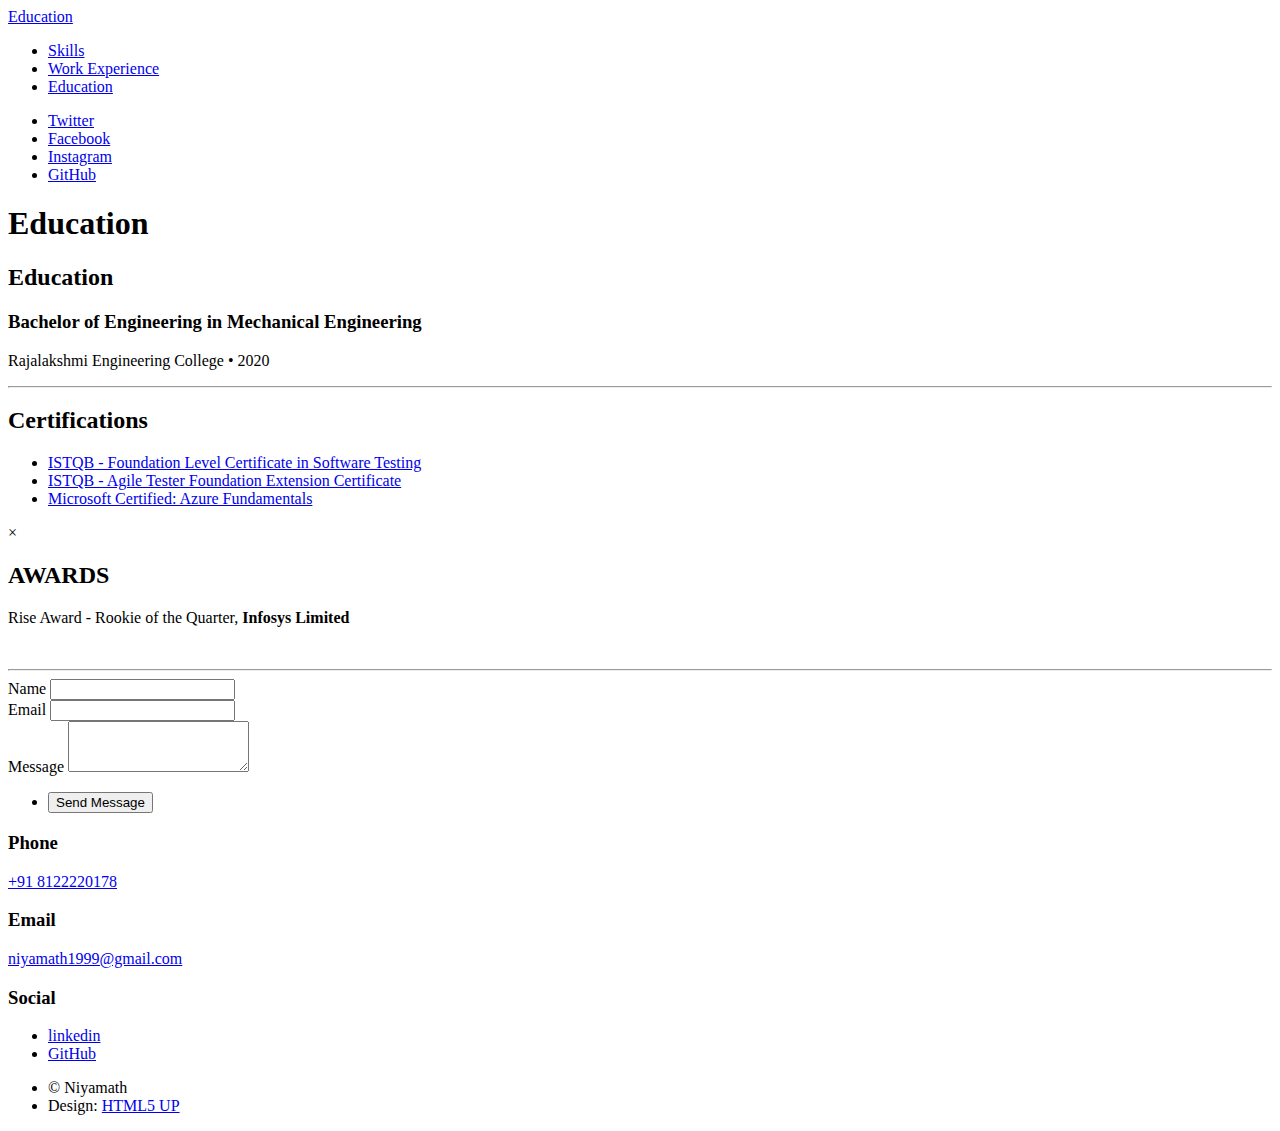
==== elements.html @ 997714ae "Add files via upload" ====
<!DOCTYPE HTML>
<!--
	Massively by HTML5 UP
	html5up.net | @ajlkn
	Free for personal and commercial use under the CCA 3.0 license (html5up.net/license)
-->
<html>
	<head>
		<title>Education</title>
		<meta charset="utf-8" />
		<meta name="viewport" content="width=device-width, initial-scale=1, user-scalable=no" />
		<link rel="stylesheet" href="assets/css/main.css" />
		<noscript><link rel="stylesheet" href="assets/css/noscript.css" /></noscript>
	</head>
	<body class="is-preload">

		<!-- Wrapper -->
			<div id="wrapper">

				<!-- Header -->
					<header id="header">
						<a href="index.html" class="logo">Education</a>
					</header>

				<!-- Nav -->
					<nav id="nav">
						<ul class="links">
							<li><a href="index.html">Skills</a></li>
							<li><a href="generic.html">Work Experience</a></li>
							<li class="active"><a href="elements.html">Education</a></li>
						</ul>
						<ul class="icons">
							<li><a href="#" class="icon brands fa-twitter"><span class="label">Twitter</span></a></li>
							<li><a href="#" class="icon brands fa-facebook-f"><span class="label">Facebook</span></a></li>
							<li><a href="#" class="icon brands fa-instagram"><span class="label">Instagram</span></a></li>
							<li><a href="#" class="icon brands fa-github"><span class="label">GitHub</span></a></li>
						</ul>
					</nav>

				<!-- Main -->
					<div id="main">

						<!-- Post -->
							<section class="post">
								<header class="major">
									<h1>Education</h1>
								</header>

								<!-- Text stuff -->
									<h2>Education</h2>
									<!-- <p>This is <b>bold</b> and this is <strong>strong</strong>. This is <i>italic</i> and this is <em>emphasized</em>.
									This is <sup>superscript</sup> text and this is <sub>subscript</sub> text.
									This is <u>underlined</u> and this is code: <code>for (;;) { ... }</code>.
									Finally, this is a <a href="#">link</a>.</p> -->
									<p><h3>Bachelor of Engineering in Mechanical Engineering</h3>
										Rajalakshmi Engineering College • 2020</p>
									<hr />
									
									
									<header>
										<html lang="en">
											<head>
												<meta charset="UTF-8">
												<meta name="viewport" content="width=device-width, initial-scale=1.0">
												<title>Certifications</title>
												<link rel="stylesheet" href="styles.css">
											</head>
											<body>										
										<section>
											<h2>Certifications</h2>
											<ul>
												<li><a href="#" class="cert-link" data-image="images/Istqb - Foundation.png">ISTQB - Foundation Level Certificate in Software Testing</a></li>
												<li><a href="#" class="cert-link" data-image="images/Istqb - Agile.png">ISTQB - Agile Tester Foundation Extension Certificate</a></li>
												<li><a href="#" class="cert-link" data-image="images/Microsoft Azure.png">Microsoft Certified: Azure Fundamentals</a></li>
											</ul>
										</section>

										<div id="cert-modal" class="modal">
											<span class="close">&times;</span>
											<img class="modal-content" id="cert-image">
											<div id="caption"></div>
										</div>
									
										<script src="script.js"></script>
									
									</header>
									<header>
										<h2>AWARDS</h2>
										<p>Rise Award - Rookie of the Quarter, <b>Infosys Limited</b></p>
									</header>
									<div class="image main"><img src="images/RiseAward.jpeg" alt="" /></div>
									<hr />
								</section>
									

								

				<!-- Footer -->
				<footer id="footer">
					<section>
						<form method="post" action="https://formspree.io/f/xnnadpwe">
							<div class="fields">
								<div class="field">
									<label for="name">Name</label>
									<input type="text" name="name" id="name" required />
								</div>
								<div class="field">
									<label for="email">Email</label>
									<input type="email" name="email" id="email" required />
								</div>
								<div class="field">
									<label for="message">Message</label>
									<textarea name="message" id="message" rows="3" required></textarea>
								</div>
							</div>
							<ul class="actions">
								<li><input type="submit" value="Send Message" /></li>
							</ul>
						</form>
						
					</section>
					<section class="split contact">
						
						<section>
							<h3>Phone</h3>
							<p><a href="tel:+918122220178" class="phone-number">+91 8122220178</a></p>
						</section>
						<section>
							<h3>Email</h3>
							<p><a href="mailto:niyamath1999@gmail.com" class="email-link">niyamath1999@gmail.com</a></p>
						</section>
						<section>
							<h3>Social</h3>
							<ul class="icons alt">
								<li><a href="https://www.linkedin.com/in/mohammedniyamath/" class="icon brands alt fab fa-linkedin"><span class="label">linkedin</span></a></li>
								<li><a href="https://github.com/Niyamath07" class="icon brands alt fa-github"><span class="label">GitHub</span></a></li>
							</ul>
						</section>
					</section>
				</footer>

			<!-- Copyright -->
				<div id="copyright">
					<ul><li>&copy; Niyamath</li><li>Design: <a href="https://html5up.net">HTML5 UP</a></li></ul>
				</div>

		</div>

	<!-- Scripts -->
		<script src="assets/js/jquery.min.js"></script>
		<script src="assets/js/jquery.scrollex.min.js"></script>
		<script src="assets/js/jquery.scrolly.min.js"></script>
		<script src="assets/js/browser.min.js"></script>
		<script src="assets/js/breakpoints.min.js"></script>
		<script src="assets/js/util.js"></script>
		<script src="assets/js/main.js"></script>

</body>
</html>
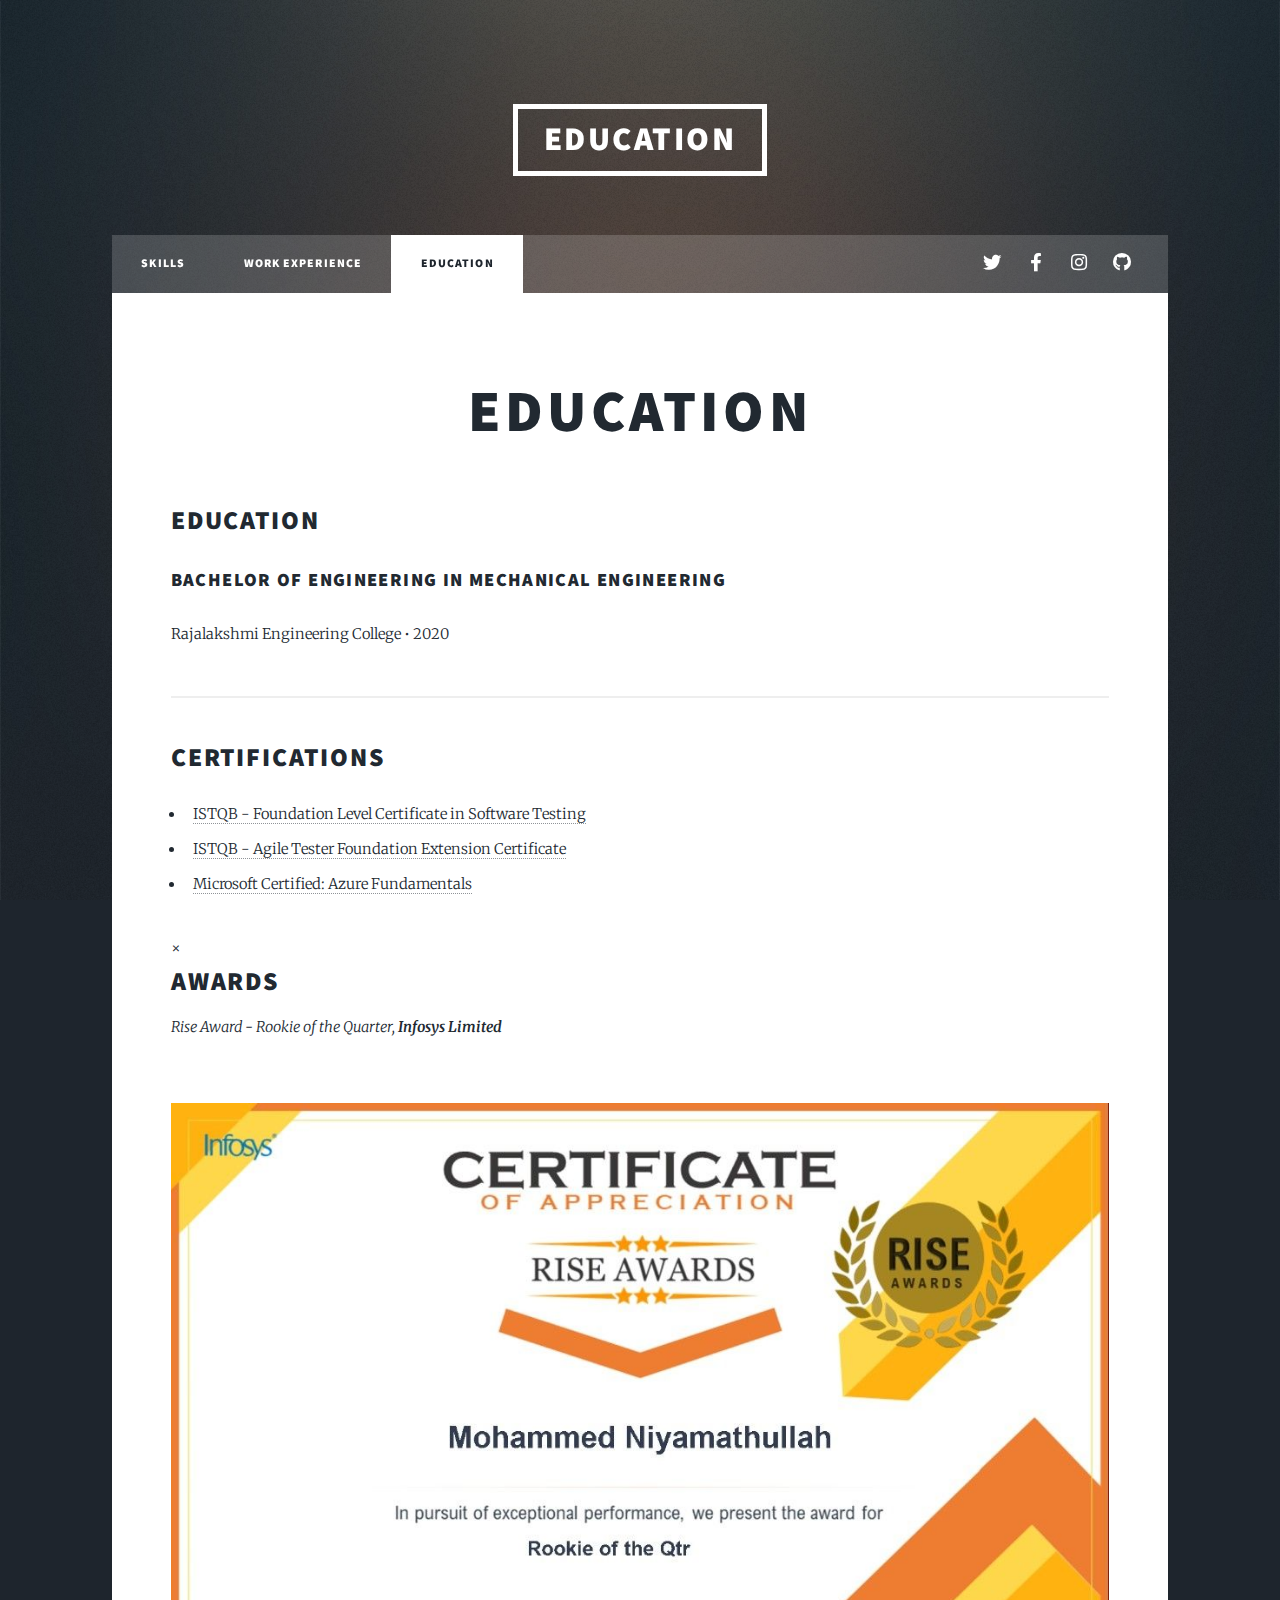
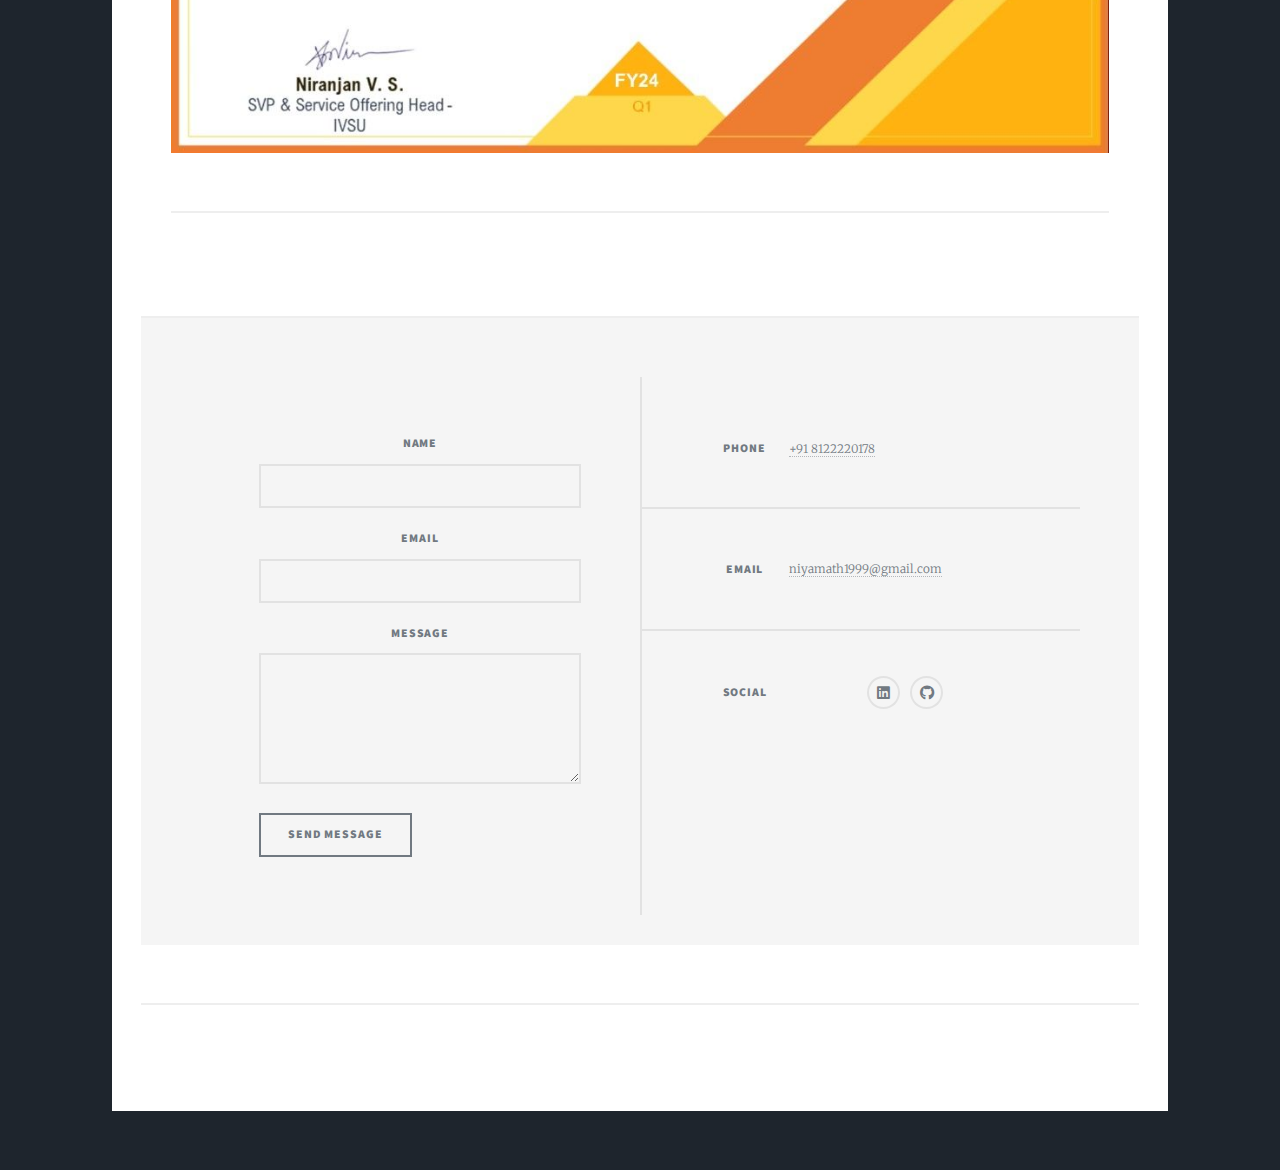
==== commit fd2af150: "Initial commit" ====
--- a/elements.html
+++ b/elements.html
@@ -1,159 +1,159 @@
-<!DOCTYPE HTML>
-<!--
-	Massively by HTML5 UP
-	html5up.net | @ajlkn
-	Free for personal and commercial use under the CCA 3.0 license (html5up.net/license)
--->
-<html>
-	<head>
-		<title>Education</title>
-		<meta charset="utf-8" />
-		<meta name="viewport" content="width=device-width, initial-scale=1, user-scalable=no" />
-		<link rel="stylesheet" href="assets/css/main.css" />
-		<noscript><link rel="stylesheet" href="assets/css/noscript.css" /></noscript>
-	</head>
-	<body class="is-preload">
-
-		<!-- Wrapper -->
-			<div id="wrapper">
-
-				<!-- Header -->
-					<header id="header">
-						<a href="index.html" class="logo">Education</a>
-					</header>
-
-				<!-- Nav -->
-					<nav id="nav">
-						<ul class="links">
-							<li><a href="index.html">Skills</a></li>
-							<li><a href="generic.html">Work Experience</a></li>
-							<li class="active"><a href="elements.html">Education</a></li>
-						</ul>
-						<ul class="icons">
-							<li><a href="#" class="icon brands fa-twitter"><span class="label">Twitter</span></a></li>
-							<li><a href="#" class="icon brands fa-facebook-f"><span class="label">Facebook</span></a></li>
-							<li><a href="#" class="icon brands fa-instagram"><span class="label">Instagram</span></a></li>
-							<li><a href="#" class="icon brands fa-github"><span class="label">GitHub</span></a></li>
-						</ul>
-					</nav>
-
-				<!-- Main -->
-					<div id="main">
-
-						<!-- Post -->
-							<section class="post">
-								<header class="major">
-									<h1>Education</h1>
-								</header>
-
-								<!-- Text stuff -->
-									<h2>Education</h2>
-									<!-- <p>This is <b>bold</b> and this is <strong>strong</strong>. This is <i>italic</i> and this is <em>emphasized</em>.
-									This is <sup>superscript</sup> text and this is <sub>subscript</sub> text.
-									This is <u>underlined</u> and this is code: <code>for (;;) { ... }</code>.
-									Finally, this is a <a href="#">link</a>.</p> -->
-									<p><h3>Bachelor of Engineering in Mechanical Engineering</h3>
-										Rajalakshmi Engineering College • 2020</p>
-									<hr />
-									
-									
-									<header>
-										<html lang="en">
-											<head>
-												<meta charset="UTF-8">
-												<meta name="viewport" content="width=device-width, initial-scale=1.0">
-												<title>Certifications</title>
-												<link rel="stylesheet" href="styles.css">
-											</head>
-											<body>										
-										<section>
-											<h2>Certifications</h2>
-											<ul>
-												<li><a href="#" class="cert-link" data-image="images/Istqb - Foundation.png">ISTQB - Foundation Level Certificate in Software Testing</a></li>
-												<li><a href="#" class="cert-link" data-image="images/Istqb - Agile.png">ISTQB - Agile Tester Foundation Extension Certificate</a></li>
-												<li><a href="#" class="cert-link" data-image="images/Microsoft Azure.png">Microsoft Certified: Azure Fundamentals</a></li>
-											</ul>
-										</section>
-
-										<div id="cert-modal" class="modal">
-											<span class="close">&times;</span>
-											<img class="modal-content" id="cert-image">
-											<div id="caption"></div>
-										</div>
-									
-										<script src="script.js"></script>
-									
-									</header>
-									<header>
-										<h2>AWARDS</h2>
-										<p>Rise Award - Rookie of the Quarter, <b>Infosys Limited</b></p>
-									</header>
-									<div class="image main"><img src="images/RiseAward.jpeg" alt="" /></div>
-									<hr />
-								</section>
-									
-
-								
-
-				<!-- Footer -->
-				<footer id="footer">
-					<section>
-						<form method="post" action="https://formspree.io/f/xnnadpwe">
-							<div class="fields">
-								<div class="field">
-									<label for="name">Name</label>
-									<input type="text" name="name" id="name" required />
-								</div>
-								<div class="field">
-									<label for="email">Email</label>
-									<input type="email" name="email" id="email" required />
-								</div>
-								<div class="field">
-									<label for="message">Message</label>
-									<textarea name="message" id="message" rows="3" required></textarea>
-								</div>
-							</div>
-							<ul class="actions">
-								<li><input type="submit" value="Send Message" /></li>
-							</ul>
-						</form>
-						
-					</section>
-					<section class="split contact">
-						
-						<section>
-							<h3>Phone</h3>
-							<p><a href="tel:+918122220178" class="phone-number">+91 8122220178</a></p>
-						</section>
-						<section>
-							<h3>Email</h3>
-							<p><a href="mailto:niyamath1999@gmail.com" class="email-link">niyamath1999@gmail.com</a></p>
-						</section>
-						<section>
-							<h3>Social</h3>
-							<ul class="icons alt">
-								<li><a href="https://www.linkedin.com/in/mohammedniyamath/" class="icon brands alt fab fa-linkedin"><span class="label">linkedin</span></a></li>
-								<li><a href="https://github.com/Niyamath07" class="icon brands alt fa-github"><span class="label">GitHub</span></a></li>
-							</ul>
-						</section>
-					</section>
-				</footer>
-
-			<!-- Copyright -->
-				<div id="copyright">
-					<ul><li>&copy; Niyamath</li><li>Design: <a href="https://html5up.net">HTML5 UP</a></li></ul>
-				</div>
-
-		</div>
-
-	<!-- Scripts -->
-		<script src="assets/js/jquery.min.js"></script>
-		<script src="assets/js/jquery.scrollex.min.js"></script>
-		<script src="assets/js/jquery.scrolly.min.js"></script>
-		<script src="assets/js/browser.min.js"></script>
-		<script src="assets/js/breakpoints.min.js"></script>
-		<script src="assets/js/util.js"></script>
-		<script src="assets/js/main.js"></script>
-
-</body>
+<!DOCTYPE HTML>
+<!--
+	Massively by HTML5 UP
+	html5up.net | @ajlkn
+	Free for personal and commercial use under the CCA 3.0 license (html5up.net/license)
+-->
+<html>
+	<head>
+		<title>Education</title>
+		<meta charset="utf-8" />
+		<meta name="viewport" content="width=device-width, initial-scale=1, user-scalable=no" />
+		<link rel="stylesheet" href="assets/css/main.css" />
+		<noscript><link rel="stylesheet" href="assets/css/noscript.css" /></noscript>
+	</head>
+	<body class="is-preload">
+
+		<!-- Wrapper -->
+			<div id="wrapper">
+
+				<!-- Header -->
+					<header id="header">
+						<a href="index.html" class="logo">Education</a>
+					</header>
+
+				<!-- Nav -->
+					<nav id="nav">
+						<ul class="links">
+							<li><a href="index.html">Skills</a></li>
+							<li><a href="generic.html">Work Experience</a></li>
+							<li class="active"><a href="elements.html">Education</a></li>
+						</ul>
+						<ul class="icons">
+							<li><a href="#" class="icon brands fa-twitter"><span class="label">Twitter</span></a></li>
+							<li><a href="#" class="icon brands fa-facebook-f"><span class="label">Facebook</span></a></li>
+							<li><a href="#" class="icon brands fa-instagram"><span class="label">Instagram</span></a></li>
+							<li><a href="#" class="icon brands fa-github"><span class="label">GitHub</span></a></li>
+						</ul>
+					</nav>
+
+				<!-- Main -->
+					<div id="main">
+
+						<!-- Post -->
+							<section class="post">
+								<header class="major">
+									<h1>Education</h1>
+								</header>
+
+								<!-- Text stuff -->
+									<h2>Education</h2>
+									<!-- <p>This is <b>bold</b> and this is <strong>strong</strong>. This is <i>italic</i> and this is <em>emphasized</em>.
+									This is <sup>superscript</sup> text and this is <sub>subscript</sub> text.
+									This is <u>underlined</u> and this is code: <code>for (;;) { ... }</code>.
+									Finally, this is a <a href="#">link</a>.</p> -->
+									<p><h3>Bachelor of Engineering in Mechanical Engineering</h3>
+										Rajalakshmi Engineering College • 2020</p>
+									<hr />
+									
+									
+									<header>
+										<html lang="en">
+											<head>
+												<meta charset="UTF-8">
+												<meta name="viewport" content="width=device-width, initial-scale=1.0">
+												<title>Certifications</title>
+												<link rel="stylesheet" href="styles.css">
+											</head>
+											<body>										
+										<section>
+											<h2>Certifications</h2>
+											<ul>
+												<li><a href="#" class="cert-link" data-image="images/Istqb - Foundation.png">ISTQB - Foundation Level Certificate in Software Testing</a></li>
+												<li><a href="#" class="cert-link" data-image="images/Istqb - Agile.png">ISTQB - Agile Tester Foundation Extension Certificate</a></li>
+												<li><a href="#" class="cert-link" data-image="images/Microsoft Azure.png">Microsoft Certified: Azure Fundamentals</a></li>
+											</ul>
+										</section>
+
+										<div id="cert-modal" class="modal">
+											<span class="close">&times;</span>
+											<img class="modal-content" id="cert-image">
+											<div id="caption"></div>
+										</div>
+									
+										<script src="script.js"></script>
+									
+									</header>
+									<header>
+										<h2>AWARDS</h2>
+										<p>Rise Award - Rookie of the Quarter, <b>Infosys Limited</b></p>
+									</header>
+									<div class="image main"><img src="images/RiseAward.jpeg" alt="" /></div>
+									<hr />
+								</section>
+									
+
+								
+
+				<!-- Footer -->
+				<footer id="footer">
+					<section>
+						<form method="post" action="https://formspree.io/f/xnnadpwe">
+							<div class="fields">
+								<div class="field">
+									<label for="name">Name</label>
+									<input type="text" name="name" id="name" required />
+								</div>
+								<div class="field">
+									<label for="email">Email</label>
+									<input type="email" name="email" id="email" required />
+								</div>
+								<div class="field">
+									<label for="message">Message</label>
+									<textarea name="message" id="message" rows="3" required></textarea>
+								</div>
+							</div>
+							<ul class="actions">
+								<li><input type="submit" value="Send Message" /></li>
+							</ul>
+						</form>
+						
+					</section>
+					<section class="split contact">
+						
+						<section>
+							<h3>Phone</h3>
+							<p><a href="tel:+918122220178" class="phone-number">+91 8122220178</a></p>
+						</section>
+						<section>
+							<h3>Email</h3>
+							<p><a href="mailto:niyamath1999@gmail.com" class="email-link">niyamath1999@gmail.com</a></p>
+						</section>
+						<section>
+							<h3>Social</h3>
+							<ul class="icons alt">
+								<li><a href="https://www.linkedin.com/in/mohammedniyamath/" class="icon brands alt fab fa-linkedin"><span class="label">linkedin</span></a></li>
+								<li><a href="https://github.com/Niyamath07" class="icon brands alt fa-github"><span class="label">GitHub</span></a></li>
+							</ul>
+						</section>
+					</section>
+				</footer>
+
+			<!-- Copyright -->
+				<div id="copyright">
+					<ul><li>&copy; Niyamath</li><li>Design: <a href="https://html5up.net">HTML5 UP</a></li></ul>
+				</div>
+
+		</div>
+
+	<!-- Scripts -->
+		<script src="assets/js/jquery.min.js"></script>
+		<script src="assets/js/jquery.scrollex.min.js"></script>
+		<script src="assets/js/jquery.scrolly.min.js"></script>
+		<script src="assets/js/browser.min.js"></script>
+		<script src="assets/js/breakpoints.min.js"></script>
+		<script src="assets/js/util.js"></script>
+		<script src="assets/js/main.js"></script>
+
+</body>
 </html>--- a/assets/css/main.css
+++ b/assets/css/main.css
@@ -0,0 +1,4689 @@
+@import url(fontawesome-all.min.css);
+@import url("https://fonts.googleapis.com/css?family=Merriweather:300,700,300italic,700italic|Source+Sans+Pro:900");
+
+/*
+	Massively by HTML5 UP
+	html5up.net | @ajlkn
+	Free for personal and commercial use under the CCA 3.0 license (html5up.net/license)
+*/
+
+html, body, div, span, applet, object,
+iframe, h1, h2, h3, h4, h5, h6, p, blockquote,
+pre, a, abbr, acronym, address, big, cite,
+code, del, dfn, em, img, ins, kbd, q, s, samp,
+small, strike, strong, sub, sup, tt, var, b,
+u, i, center, dl, dt, dd, ol, ul, li, fieldset,
+form, label, legend, table, caption, tbody,
+tfoot, thead, tr, th, td, article, aside,
+canvas, details, embed, figure, figcaption,
+footer, header, hgroup, menu, nav, output, ruby,
+section, summary, time, mark, audio, video {
+	margin: 0;
+	padding: 0;
+	border: 0;
+	font-size: 100%;
+	font: inherit;
+	vertical-align: baseline;}
+
+article, aside, details, figcaption, figure,
+footer, header, hgroup, menu, nav, section {
+	display: block;}
+
+body {
+	line-height: 1;
+}
+
+ol, ul {
+	list-style: none;
+}
+
+blockquote, q {
+	quotes: none;
+}
+
+	blockquote:before, blockquote:after, q:before, q:after {
+		content: '';
+		content: none;
+	}
+
+table {
+	border-collapse: collapse;
+	border-spacing: 0;
+}
+
+body {
+	-webkit-text-size-adjust: none;
+}
+
+mark {
+	background-color: transparent;
+	color: inherit;
+}
+
+input::-moz-focus-inner {
+	border: 0;
+	padding: 0;
+}
+
+input, select, textarea {
+	-moz-appearance: none;
+	-webkit-appearance: none;
+	-ms-appearance: none;
+	appearance: none;
+}
+
+/* Basic */
+
+	@-ms-viewport {
+		width: device-width;
+	}
+
+	body {
+		-ms-overflow-style: scrollbar;
+	}
+
+	@media screen and (max-width: 480px) {
+
+		html, body {
+			min-width: 320px;
+		}
+
+	}
+
+	html {
+		box-sizing: border-box;
+	}
+
+	*, *:before, *:after {
+		box-sizing: inherit;
+	}
+
+	body {
+		background-color: #1e252d;
+	}
+
+		body.is-preload *, body.is-preload *:before, body.is-preload *:after {
+			-moz-animation: none !important;
+			-webkit-animation: none !important;
+			-ms-animation: none !important;
+			animation: none !important;
+			-moz-transition: none !important;
+			-webkit-transition: none !important;
+			-ms-transition: none !important;
+			transition: none !important;
+		}
+
+/* Type */
+
+	html {
+		font-size: 16pt;
+	}
+
+		@media screen and (max-width: 1680px) {
+
+			html {
+				font-size: 12pt;
+			}
+
+		}
+
+		@media screen and (max-width: 1280px) {
+
+			html {
+				font-size: 11pt;
+			}
+
+		}
+
+		@media screen and (max-width: 360px) {
+
+			html {
+				font-size: 10pt;
+			}
+
+		}
+
+	body {
+		color: #212931;
+	}
+
+	body, input, select, textarea {
+		font-family: "Merriweather", Georgia, serif;
+		font-weight: 300;
+		font-size: 1rem;
+		line-height: 2.375;
+	}
+
+	a {
+		-moz-transition: color 0.2s ease-in-out, background-color 0.2s ease-in-out, border-color 0.2s ease-in-out, box-shadow 0.2s ease-in-out;
+		-webkit-transition: color 0.2s ease-in-out, background-color 0.2s ease-in-out, border-color 0.2s ease-in-out, box-shadow 0.2s ease-in-out;
+		-ms-transition: color 0.2s ease-in-out, background-color 0.2s ease-in-out, border-color 0.2s ease-in-out, box-shadow 0.2s ease-in-out;
+		transition: color 0.2s ease-in-out, background-color 0.2s ease-in-out, border-color 0.2s ease-in-out, box-shadow 0.2s ease-in-out;
+		border-bottom: dotted 1px;
+		text-decoration: none;
+	}
+
+		a:hover {
+			border-bottom-color: transparent;
+		}
+
+	strong, b {
+		font-weight: 600;
+	}
+
+	em, i {
+		font-style: italic;
+	}
+
+	p {
+		text-align: justify;
+		margin: 0 0 2rem 0;
+	}
+
+	h1, h2, h3, h4, h5, h6 {
+		font-family: "Source Sans Pro", Helvetica, sans-serif;
+		font-weight: 900;
+		line-height: 1.5;
+		letter-spacing: 0.075em;
+		text-transform: uppercase;
+		margin: 0 0 1rem 0;
+	}
+
+		h1 a, h2 a, h3 a, h4 a, h5 a, h6 a {
+			border-bottom: 0;
+			color: inherit;
+			text-decoration: none;
+		}
+
+	h1 {
+		font-size: 4rem;
+		line-height: 1.1;
+		margin: 0 0 2rem 0;
+	}
+
+	h2 {
+		font-size: 1.75rem;
+		line-height: 1.3;
+		margin: 0 0 1.5rem 0;
+	}
+
+	h3 {
+		font-size: 1.25rem;
+		margin: 0 0 1.5rem 0;
+	}
+
+	h4 {
+		font-size: 1rem;
+	}
+
+	h5 {
+		font-size: 0.9rem;
+	}
+
+	h6 {
+		font-size: 0.8rem;
+	}
+
+	sub {
+		font-size: 0.8rem;
+		position: relative;
+		top: 0.5rem;
+	}
+
+	sup {
+		font-size: 0.8rem;
+		position: relative;
+		top: -0.5rem;
+	}
+
+	blockquote {
+		border-left: solid 4px;
+		font-style: italic;
+		margin: 0 0 2rem 0;
+		padding: 0.5rem 0 0.5rem 2rem;
+	}
+
+	code {
+		border: solid 2px;
+		font-family: "Courier New", monospace;
+		font-size: 0.9rem;
+		margin: 0 0.25rem;
+		padding: 0.25rem 0.65rem;
+	}
+
+	pre {
+		-webkit-overflow-scrolling: touch;
+		font-family: "Courier New", monospace;
+		font-size: 0.9rem;
+		margin: 0 0 2rem 0;
+	}
+
+		pre code {
+			display: block;
+			line-height: 1.75;
+			padding: 1rem 1.5rem;
+			overflow-x: auto;
+		}
+
+	hr {
+		border: 0;
+		border-bottom: solid 2px;
+		margin: 3rem 0;
+	}
+
+		hr.major {
+			margin: 5rem 0;
+		}
+
+	.align-left {
+		text-align: left;
+	}
+
+	.align-center {
+		text-align: center;
+	}
+
+	.align-right {
+		text-align: right;
+	}
+
+	input, select, textarea {
+		color: #212931;
+	}
+
+	a {
+		color: #212931;
+		border-bottom-color: rgba(33, 41, 49, 0.5);
+	}
+
+		a:hover {
+			border-bottom-color: transparent;
+			color: #18bfef !important;
+		}
+
+	strong, b {
+		color: #212931;
+	}
+
+	h1, h2, h3, h4, h5, h6 {
+		color: #212931;
+	}
+
+	blockquote {
+		border-left-color: #eeeeee;
+	}
+
+	code {
+		background: rgba(220, 220, 220, 0.25);
+		border-color: #eeeeee;
+	}
+
+	hr {
+		border-bottom-color: #eeeeee;
+	}
+
+/* Row */
+
+	.row {
+		display: flex;
+		flex-wrap: wrap;
+		box-sizing: border-box;
+		align-items: stretch;
+	}
+
+		.row > * {
+			box-sizing: border-box;
+		}
+
+		.row.gtr-uniform > * > :last-child {
+			margin-bottom: 0;
+		}
+
+		.row.aln-left {
+			justify-content: flex-start;
+		}
+
+		.row.aln-center {
+			justify-content: center;
+		}
+
+		.row.aln-right {
+			justify-content: flex-end;
+		}
+
+		.row.aln-top {
+			align-items: flex-start;
+		}
+
+		.row.aln-middle {
+			align-items: center;
+		}
+
+		.row.aln-bottom {
+			align-items: flex-end;
+		}
+
+		.row > .imp {
+			order: -1;
+		}
+
+		.row > .col-1 {
+			width: 8.33333%;
+		}
+
+		.row > .off-1 {
+			margin-left: 8.33333%;
+		}
+
+		.row > .col-2 {
+			width: 16.66667%;
+		}
+
+		.row > .off-2 {
+			margin-left: 16.66667%;
+		}
+
+		.row > .col-3 {
+			width: 25%;
+		}
+
+		.row > .off-3 {
+			margin-left: 25%;
+		}
+
+		.row > .col-4 {
+			width: 33.33333%;
+		}
+
+		.row > .off-4 {
+			margin-left: 33.33333%;
+		}
+
+		.row > .col-5 {
+			width: 41.66667%;
+		}
+
+		.row > .off-5 {
+			margin-left: 41.66667%;
+		}
+
+		.row > .col-6 {
+			width: 50%;
+		}
+
+		.row > .off-6 {
+			margin-left: 50%;
+		}
+
+		.row > .col-7 {
+			width: 58.33333%;
+		}
+
+		.row > .off-7 {
+			margin-left: 58.33333%;
+		}
+
+		.row > .col-8 {
+			width: 66.66667%;
+		}
+
+		.row > .off-8 {
+			margin-left: 66.66667%;
+		}
+
+		.row > .col-9 {
+			width: 75%;
+		}
+
+		.row > .off-9 {
+			margin-left: 75%;
+		}
+
+		.row > .col-10 {
+			width: 83.33333%;
+		}
+
+		.row > .off-10 {
+			margin-left: 83.33333%;
+		}
+
+		.row > .col-11 {
+			width: 91.66667%;
+		}
+
+		.row > .off-11 {
+			margin-left: 91.66667%;
+		}
+
+		.row > .col-12 {
+			width: 100%;
+		}
+
+		.row > .off-12 {
+			margin-left: 100%;
+		}
+
+		.row.gtr-0 {
+			margin-top: 0;
+			margin-left: 0rem;
+		}
+
+			.row.gtr-0 > * {
+				padding: 0 0 0 0rem;
+			}
+
+			.row.gtr-0.gtr-uniform {
+				margin-top: 0rem;
+			}
+
+				.row.gtr-0.gtr-uniform > * {
+					padding-top: 0rem;
+				}
+
+		.row.gtr-25 {
+			margin-top: 0;
+			margin-left: -0.375rem;
+		}
+
+			.row.gtr-25 > * {
+				padding: 0 0 0 0.375rem;
+			}
+
+			.row.gtr-25.gtr-uniform {
+				margin-top: -0.375rem;
+			}
+
+				.row.gtr-25.gtr-uniform > * {
+					padding-top: 0.375rem;
+				}
+
+		.row.gtr-50 {
+			margin-top: 0;
+			margin-left: -0.75rem;
+		}
+
+			.row.gtr-50 > * {
+				padding: 0 0 0 0.75rem;
+			}
+
+			.row.gtr-50.gtr-uniform {
+				margin-top: -0.75rem;
+			}
+
+				.row.gtr-50.gtr-uniform > * {
+					padding-top: 0.75rem;
+				}
+
+		.row {
+			margin-top: 0;
+			margin-left: -1.5rem;
+		}
+
+			.row > * {
+				padding: 0 0 0 1.5rem;
+			}
+
+			.row.gtr-uniform {
+				margin-top: -1.5rem;
+			}
+
+				.row.gtr-uniform > * {
+					padding-top: 1.5rem;
+				}
+
+		.row.gtr-150 {
+			margin-top: 0;
+			margin-left: -2.25rem;
+		}
+
+			.row.gtr-150 > * {
+				padding: 0 0 0 2.25rem;
+			}
+
+			.row.gtr-150.gtr-uniform {
+				margin-top: -2.25rem;
+			}
+
+				.row.gtr-150.gtr-uniform > * {
+					padding-top: 2.25rem;
+				}
+
+		.row.gtr-200 {
+			margin-top: 0;
+			margin-left: -3rem;
+		}
+
+			.row.gtr-200 > * {
+				padding: 0 0 0 3rem;
+			}
+
+			.row.gtr-200.gtr-uniform {
+				margin-top: -3rem;
+			}
+
+				.row.gtr-200.gtr-uniform > * {
+					padding-top: 3rem;
+				}
+
+		@media screen and (max-width: 1680px) {
+
+			.row {
+				display: flex;
+				flex-wrap: wrap;
+				box-sizing: border-box;
+				align-items: stretch;
+			}
+
+				.row > * {
+					box-sizing: border-box;
+				}
+
+				.row.gtr-uniform > * > :last-child {
+					margin-bottom: 0;
+				}
+
+				.row.aln-left {
+					justify-content: flex-start;
+				}
+
+				.row.aln-center {
+					justify-content: center;
+				}
+
+				.row.aln-right {
+					justify-content: flex-end;
+				}
+
+				.row.aln-top {
+					align-items: flex-start;
+				}
+
+				.row.aln-middle {
+					align-items: center;
+				}
+
+				.row.aln-bottom {
+					align-items: flex-end;
+				}
+
+				.row > .imp-xlarge {
+					order: -1;
+				}
+
+				.row > .col-1-xlarge {
+					width: 8.33333%;
+				}
+
+				.row > .off-1-xlarge {
+					margin-left: 8.33333%;
+				}
+
+				.row > .col-2-xlarge {
+					width: 16.66667%;
+				}
+
+				.row > .off-2-xlarge {
+					margin-left: 16.66667%;
+				}
+
+				.row > .col-3-xlarge {
+					width: 25%;
+				}
+
+				.row > .off-3-xlarge {
+					margin-left: 25%;
+				}
+
+				.row > .col-4-xlarge {
+					width: 33.33333%;
+				}
+
+				.row > .off-4-xlarge {
+					margin-left: 33.33333%;
+				}
+
+				.row > .col-5-xlarge {
+					width: 41.66667%;
+				}
+
+				.row > .off-5-xlarge {
+					margin-left: 41.66667%;
+				}
+
+				.row > .col-6-xlarge {
+					width: 50%;
+				}
+
+				.row > .off-6-xlarge {
+					margin-left: 50%;
+				}
+
+				.row > .col-7-xlarge {
+					width: 58.33333%;
+				}
+
+				.row > .off-7-xlarge {
+					margin-left: 58.33333%;
+				}
+
+				.row > .col-8-xlarge {
+					width: 66.66667%;
+				}
+
+				.row > .off-8-xlarge {
+					margin-left: 66.66667%;
+				}
+
+				.row > .col-9-xlarge {
+					width: 75%;
+				}
+
+				.row > .off-9-xlarge {
+					margin-left: 75%;
+				}
+
+				.row > .col-10-xlarge {
+					width: 83.33333%;
+				}
+
+				.row > .off-10-xlarge {
+					margin-left: 83.33333%;
+				}
+
+				.row > .col-11-xlarge {
+					width: 91.66667%;
+				}
+
+				.row > .off-11-xlarge {
+					margin-left: 91.66667%;
+				}
+
+				.row > .col-12-xlarge {
+					width: 100%;
+				}
+
+				.row > .off-12-xlarge {
+					margin-left: 100%;
+				}
+
+				.row.gtr-0 {
+					margin-top: 0;
+					margin-left: 0rem;
+				}
+
+					.row.gtr-0 > * {
+						padding: 0 0 0 0rem;
+					}
+
+					.row.gtr-0.gtr-uniform {
+						margin-top: 0rem;
+					}
+
+						.row.gtr-0.gtr-uniform > * {
+							padding-top: 0rem;
+						}
+
+				.row.gtr-25 {
+					margin-top: 0;
+					margin-left: -0.375rem;
+				}
+
+					.row.gtr-25 > * {
+						padding: 0 0 0 0.375rem;
+					}
+
+					.row.gtr-25.gtr-uniform {
+						margin-top: -0.375rem;
+					}
+
+						.row.gtr-25.gtr-uniform > * {
+							padding-top: 0.375rem;
+						}
+
+				.row.gtr-50 {
+					margin-top: 0;
+					margin-left: -0.75rem;
+				}
+
+					.row.gtr-50 > * {
+						padding: 0 0 0 0.75rem;
+					}
+
+					.row.gtr-50.gtr-uniform {
+						margin-top: -0.75rem;
+					}
+
+						.row.gtr-50.gtr-uniform > * {
+							padding-top: 0.75rem;
+						}
+
+				.row {
+					margin-top: 0;
+					margin-left: -1.5rem;
+				}
+
+					.row > * {
+						padding: 0 0 0 1.5rem;
+					}
+
+					.row.gtr-uniform {
+						margin-top: -1.5rem;
+					}
+
+						.row.gtr-uniform > * {
+							padding-top: 1.5rem;
+						}
+
+				.row.gtr-150 {
+					margin-top: 0;
+					margin-left: -2.25rem;
+				}
+
+					.row.gtr-150 > * {
+						padding: 0 0 0 2.25rem;
+					}
+
+					.row.gtr-150.gtr-uniform {
+						margin-top: -2.25rem;
+					}
+
+						.row.gtr-150.gtr-uniform > * {
+							padding-top: 2.25rem;
+						}
+
+				.row.gtr-200 {
+					margin-top: 0;
+					margin-left: -3rem;
+				}
+
+					.row.gtr-200 > * {
+						padding: 0 0 0 3rem;
+					}
+
+					.row.gtr-200.gtr-uniform {
+						margin-top: -3rem;
+					}
+
+						.row.gtr-200.gtr-uniform > * {
+							padding-top: 3rem;
+						}
+
+		}
+
+		@media screen and (max-width: 1280px) {
+
+			.row {
+				display: flex;
+				flex-wrap: wrap;
+				box-sizing: border-box;
+				align-items: stretch;
+			}
+
+				.row > * {
+					box-sizing: border-box;
+				}
+
+				.row.gtr-uniform > * > :last-child {
+					margin-bottom: 0;
+				}
+
+				.row.aln-left {
+					justify-content: flex-start;
+				}
+
+				.row.aln-center {
+					justify-content: center;
+				}
+
+				.row.aln-right {
+					justify-content: flex-end;
+				}
+
+				.row.aln-top {
+					align-items: flex-start;
+				}
+
+				.row.aln-middle {
+					align-items: center;
+				}
+
+				.row.aln-bottom {
+					align-items: flex-end;
+				}
+
+				.row > .imp-large {
+					order: -1;
+				}
+
+				.row > .col-1-large {
+					width: 8.33333%;
+				}
+
+				.row > .off-1-large {
+					margin-left: 8.33333%;
+				}
+
+				.row > .col-2-large {
+					width: 16.66667%;
+				}
+
+				.row > .off-2-large {
+					margin-left: 16.66667%;
+				}
+
+				.row > .col-3-large {
+					width: 25%;
+				}
+
+				.row > .off-3-large {
+					margin-left: 25%;
+				}
+
+				.row > .col-4-large {
+					width: 33.33333%;
+				}
+
+				.row > .off-4-large {
+					margin-left: 33.33333%;
+				}
+
+				.row > .col-5-large {
+					width: 41.66667%;
+				}
+
+				.row > .off-5-large {
+					margin-left: 41.66667%;
+				}
+
+				.row > .col-6-large {
+					width: 50%;
+				}
+
+				.row > .off-6-large {
+					margin-left: 50%;
+				}
+
+				.row > .col-7-large {
+					width: 58.33333%;
+				}
+
+				.row > .off-7-large {
+					margin-left: 58.33333%;
+				}
+
+				.row > .col-8-large {
+					width: 66.66667%;
+				}
+
+				.row > .off-8-large {
+					margin-left: 66.66667%;
+				}
+
+				.row > .col-9-large {
+					width: 75%;
+				}
+
+				.row > .off-9-large {
+					margin-left: 75%;
+				}
+
+				.row > .col-10-large {
+					width: 83.33333%;
+				}
+
+				.row > .off-10-large {
+					margin-left: 83.33333%;
+				}
+
+				.row > .col-11-large {
+					width: 91.66667%;
+				}
+
+				.row > .off-11-large {
+					margin-left: 91.66667%;
+				}
+
+				.row > .col-12-large {
+					width: 100%;
+				}
+
+				.row > .off-12-large {
+					margin-left: 100%;
+				}
+
+				.row.gtr-0 {
+					margin-top: 0;
+					margin-left: 0rem;
+				}
+
+					.row.gtr-0 > * {
+						padding: 0 0 0 0rem;
+					}
+
+					.row.gtr-0.gtr-uniform {
+						margin-top: 0rem;
+					}
+
+						.row.gtr-0.gtr-uniform > * {
+							padding-top: 0rem;
+						}
+
+				.row.gtr-25 {
+					margin-top: 0;
+					margin-left: -0.375rem;
+				}
+
+					.row.gtr-25 > * {
+						padding: 0 0 0 0.375rem;
+					}
+
+					.row.gtr-25.gtr-uniform {
+						margin-top: -0.375rem;
+					}
+
+						.row.gtr-25.gtr-uniform > * {
+							padding-top: 0.375rem;
+						}
+
+				.row.gtr-50 {
+					margin-top: 0;
+					margin-left: -0.75rem;
+				}
+
+					.row.gtr-50 > * {
+						padding: 0 0 0 0.75rem;
+					}
+
+					.row.gtr-50.gtr-uniform {
+						margin-top: -0.75rem;
+					}
+
+						.row.gtr-50.gtr-uniform > * {
+							padding-top: 0.75rem;
+						}
+
+				.row {
+					margin-top: 0;
+					margin-left: -1.5rem;
+				}
+
+					.row > * {
+						padding: 0 0 0 1.5rem;
+					}
+
+					.row.gtr-uniform {
+						margin-top: -1.5rem;
+					}
+
+						.row.gtr-uniform > * {
+							padding-top: 1.5rem;
+						}
+
+				.row.gtr-150 {
+					margin-top: 0;
+					margin-left: -2.25rem;
+				}
+
+					.row.gtr-150 > * {
+						padding: 0 0 0 2.25rem;
+					}
+
+					.row.gtr-150.gtr-uniform {
+						margin-top: -2.25rem;
+					}
+
+						.row.gtr-150.gtr-uniform > * {
+							padding-top: 2.25rem;
+						}
+
+				.row.gtr-200 {
+					margin-top: 0;
+					margin-left: -3rem;
+				}
+
+					.row.gtr-200 > * {
+						padding: 0 0 0 3rem;
+					}
+
+					.row.gtr-200.gtr-uniform {
+						margin-top: -3rem;
+					}
+
+						.row.gtr-200.gtr-uniform > * {
+							padding-top: 3rem;
+						}
+
+		}
+
+		@media screen and (max-width: 980px) {
+
+			.row {
+				display: flex;
+				flex-wrap: wrap;
+				box-sizing: border-box;
+				align-items: stretch;
+			}
+
+				.row > * {
+					box-sizing: border-box;
+				}
+
+				.row.gtr-uniform > * > :last-child {
+					margin-bottom: 0;
+				}
+
+				.row.aln-left {
+					justify-content: flex-start;
+				}
+
+				.row.aln-center {
+					justify-content: center;
+				}
+
+				.row.aln-right {
+					justify-content: flex-end;
+				}
+
+				.row.aln-top {
+					align-items: flex-start;
+				}
+
+				.row.aln-middle {
+					align-items: center;
+				}
+
+				.row.aln-bottom {
+					align-items: flex-end;
+				}
+
+				.row > .imp-medium {
+					order: -1;
+				}
+
+				.row > .col-1-medium {
+					width: 8.33333%;
+				}
+
+				.row > .off-1-medium {
+					margin-left: 8.33333%;
+				}
+
+				.row > .col-2-medium {
+					width: 16.66667%;
+				}
+
+				.row > .off-2-medium {
+					margin-left: 16.66667%;
+				}
+
+				.row > .col-3-medium {
+					width: 25%;
+				}
+
+				.row > .off-3-medium {
+					margin-left: 25%;
+				}
+
+				.row > .col-4-medium {
+					width: 33.33333%;
+				}
+
+				.row > .off-4-medium {
+					margin-left: 33.33333%;
+				}
+
+				.row > .col-5-medium {
+					width: 41.66667%;
+				}
+
+				.row > .off-5-medium {
+					margin-left: 41.66667%;
+				}
+
+				.row > .col-6-medium {
+					width: 50%;
+				}
+
+				.row > .off-6-medium {
+					margin-left: 50%;
+				}
+
+				.row > .col-7-medium {
+					width: 58.33333%;
+				}
+
+				.row > .off-7-medium {
+					margin-left: 58.33333%;
+				}
+
+				.row > .col-8-medium {
+					width: 66.66667%;
+				}
+
+				.row > .off-8-medium {
+					margin-left: 66.66667%;
+				}
+
+				.row > .col-9-medium {
+					width: 75%;
+				}
+
+				.row > .off-9-medium {
+					margin-left: 75%;
+				}
+
+				.row > .col-10-medium {
+					width: 83.33333%;
+				}
+
+				.row > .off-10-medium {
+					margin-left: 83.33333%;
+				}
+
+				.row > .col-11-medium {
+					width: 91.66667%;
+				}
+
+				.row > .off-11-medium {
+					margin-left: 91.66667%;
+				}
+
+				.row > .col-12-medium {
+					width: 100%;
+				}
+
+				.row > .off-12-medium {
+					margin-left: 100%;
+				}
+
+				.row.gtr-0 {
+					margin-top: 0;
+					margin-left: 0rem;
+				}
+
+					.row.gtr-0 > * {
+						padding: 0 0 0 0rem;
+					}
+
+					.row.gtr-0.gtr-uniform {
+						margin-top: 0rem;
+					}
+
+						.row.gtr-0.gtr-uniform > * {
+							padding-top: 0rem;
+						}
+
+				.row.gtr-25 {
+					margin-top: 0;
+					margin-left: -0.375rem;
+				}
+
+					.row.gtr-25 > * {
+						padding: 0 0 0 0.375rem;
+					}
+
+					.row.gtr-25.gtr-uniform {
+						margin-top: -0.375rem;
+					}
+
+						.row.gtr-25.gtr-uniform > * {
+							padding-top: 0.375rem;
+						}
+
+				.row.gtr-50 {
+					margin-top: 0;
+					margin-left: -0.75rem;
+				}
+
+					.row.gtr-50 > * {
+						padding: 0 0 0 0.75rem;
+					}
+
+					.row.gtr-50.gtr-uniform {
+						margin-top: -0.75rem;
+					}
+
+						.row.gtr-50.gtr-uniform > * {
+							padding-top: 0.75rem;
+						}
+
+				.row {
+					margin-top: 0;
+					margin-left: -1.5rem;
+				}
+
+					.row > * {
+						padding: 0 0 0 1.5rem;
+					}
+
+					.row.gtr-uniform {
+						margin-top: -1.5rem;
+					}
+
+						.row.gtr-uniform > * {
+							padding-top: 1.5rem;
+						}
+
+				.row.gtr-150 {
+					margin-top: 0;
+					margin-left: -2.25rem;
+				}
+
+					.row.gtr-150 > * {
+						padding: 0 0 0 2.25rem;
+					}
+
+					.row.gtr-150.gtr-uniform {
+						margin-top: -2.25rem;
+					}
+
+						.row.gtr-150.gtr-uniform > * {
+							padding-top: 2.25rem;
+						}
+
+				.row.gtr-200 {
+					margin-top: 0;
+					margin-left: -3rem;
+				}
+
+					.row.gtr-200 > * {
+						padding: 0 0 0 3rem;
+					}
+
+					.row.gtr-200.gtr-uniform {
+						margin-top: -3rem;
+					}
+
+						.row.gtr-200.gtr-uniform > * {
+							padding-top: 3rem;
+						}
+
+		}
+
+		@media screen and (max-width: 736px) {
+
+			.row {
+				display: flex;
+				flex-wrap: wrap;
+				box-sizing: border-box;
+				align-items: stretch;
+			}
+
+				.row > * {
+					box-sizing: border-box;
+				}
+
+				.row.gtr-uniform > * > :last-child {
+					margin-bottom: 0;
+				}
+
+				.row.aln-left {
+					justify-content: flex-start;
+				}
+
+				.row.aln-center {
+					justify-content: center;
+				}
+
+				.row.aln-right {
+					justify-content: flex-end;
+				}
+
+				.row.aln-top {
+					align-items: flex-start;
+				}
+
+				.row.aln-middle {
+					align-items: center;
+				}
+
+				.row.aln-bottom {
+					align-items: flex-end;
+				}
+
+				.row > .imp-small {
+					order: -1;
+				}
+
+				.row > .col-1-small {
+					width: 8.33333%;
+				}
+
+				.row > .off-1-small {
+					margin-left: 8.33333%;
+				}
+
+				.row > .col-2-small {
+					width: 16.66667%;
+				}
+
+				.row > .off-2-small {
+					margin-left: 16.66667%;
+				}
+
+				.row > .col-3-small {
+					width: 25%;
+				}
+
+				.row > .off-3-small {
+					margin-left: 25%;
+				}
+
+				.row > .col-4-small {
+					width: 33.33333%;
+				}
+
+				.row > .off-4-small {
+					margin-left: 33.33333%;
+				}
+
+				.row > .col-5-small {
+					width: 41.66667%;
+				}
+
+				.row > .off-5-small {
+					margin-left: 41.66667%;
+				}
+
+				.row > .col-6-small {
+					width: 50%;
+				}
+
+				.row > .off-6-small {
+					margin-left: 50%;
+				}
+
+				.row > .col-7-small {
+					width: 58.33333%;
+				}
+
+				.row > .off-7-small {
+					margin-left: 58.33333%;
+				}
+
+				.row > .col-8-small {
+					width: 66.66667%;
+				}
+
+				.row > .off-8-small {
+					margin-left: 66.66667%;
+				}
+
+				.row > .col-9-small {
+					width: 75%;
+				}
+
+				.row > .off-9-small {
+					margin-left: 75%;
+				}
+
+				.row > .col-10-small {
+					width: 83.33333%;
+				}
+
+				.row > .off-10-small {
+					margin-left: 83.33333%;
+				}
+
+				.row > .col-11-small {
+					width: 91.66667%;
+				}
+
+				.row > .off-11-small {
+					margin-left: 91.66667%;
+				}
+
+				.row > .col-12-small {
+					width: 100%;
+				}
+
+				.row > .off-12-small {
+					margin-left: 100%;
+				}
+
+				.row.gtr-0 {
+					margin-top: 0;
+					margin-left: 0rem;
+				}
+
+					.row.gtr-0 > * {
+						padding: 0 0 0 0rem;
+					}
+
+					.row.gtr-0.gtr-uniform {
+						margin-top: 0rem;
+					}
+
+						.row.gtr-0.gtr-uniform > * {
+							padding-top: 0rem;
+						}
+
+				.row.gtr-25 {
+					margin-top: 0;
+					margin-left: -0.375rem;
+				}
+
+					.row.gtr-25 > * {
+						padding: 0 0 0 0.375rem;
+					}
+
+					.row.gtr-25.gtr-uniform {
+						margin-top: -0.375rem;
+					}
+
+						.row.gtr-25.gtr-uniform > * {
+							padding-top: 0.375rem;
+						}
+
+				.row.gtr-50 {
+					margin-top: 0;
+					margin-left: -0.75rem;
+				}
+
+					.row.gtr-50 > * {
+						padding: 0 0 0 0.75rem;
+					}
+
+					.row.gtr-50.gtr-uniform {
+						margin-top: -0.75rem;
+					}
+
+						.row.gtr-50.gtr-uniform > * {
+							padding-top: 0.75rem;
+						}
+
+				.row {
+					margin-top: 0;
+					margin-left: -1.5rem;
+				}
+
+					.row > * {
+						padding: 0 0 0 1.5rem;
+					}
+
+					.row.gtr-uniform {
+						margin-top: -1.5rem;
+					}
+
+						.row.gtr-uniform > * {
+							padding-top: 1.5rem;
+						}
+
+				.row.gtr-150 {
+					margin-top: 0;
+					margin-left: -2.25rem;
+				}
+
+					.row.gtr-150 > * {
+						padding: 0 0 0 2.25rem;
+					}
+
+					.row.gtr-150.gtr-uniform {
+						margin-top: -2.25rem;
+					}
+
+						.row.gtr-150.gtr-uniform > * {
+							padding-top: 2.25rem;
+						}
+
+				.row.gtr-200 {
+					margin-top: 0;
+					margin-left: -3rem;
+				}
+
+					.row.gtr-200 > * {
+						padding: 0 0 0 3rem;
+					}
+
+					.row.gtr-200.gtr-uniform {
+						margin-top: -3rem;
+					}
+
+						.row.gtr-200.gtr-uniform > * {
+							padding-top: 3rem;
+						}
+
+		}
+
+		@media screen and (max-width: 480px) {
+
+			.row {
+				display: flex;
+				flex-wrap: wrap;
+				box-sizing: border-box;
+				align-items: stretch;
+			}
+
+				.row > * {
+					box-sizing: border-box;
+				}
+
+				.row.gtr-uniform > * > :last-child {
+					margin-bottom: 0;
+				}
+
+				.row.aln-left {
+					justify-content: flex-start;
+				}
+
+				.row.aln-center {
+					justify-content: center;
+				}
+
+				.row.aln-right {
+					justify-content: flex-end;
+				}
+
+				.row.aln-top {
+					align-items: flex-start;
+				}
+
+				.row.aln-middle {
+					align-items: center;
+				}
+
+				.row.aln-bottom {
+					align-items: flex-end;
+				}
+
+				.row > .imp-xsmall {
+					order: -1;
+				}
+
+				.row > .col-1-xsmall {
+					width: 8.33333%;
+				}
+
+				.row > .off-1-xsmall {
+					margin-left: 8.33333%;
+				}
+
+				.row > .col-2-xsmall {
+					width: 16.66667%;
+				}
+
+				.row > .off-2-xsmall {
+					margin-left: 16.66667%;
+				}
+
+				.row > .col-3-xsmall {
+					width: 25%;
+				}
+
+				.row > .off-3-xsmall {
+					margin-left: 25%;
+				}
+
+				.row > .col-4-xsmall {
+					width: 33.33333%;
+				}
+
+				.row > .off-4-xsmall {
+					margin-left: 33.33333%;
+				}
+
+				.row > .col-5-xsmall {
+					width: 41.66667%;
+				}
+
+				.row > .off-5-xsmall {
+					margin-left: 41.66667%;
+				}
+
+				.row > .col-6-xsmall {
+					width: 50%;
+				}
+
+				.row > .off-6-xsmall {
+					margin-left: 50%;
+				}
+
+				.row > .col-7-xsmall {
+					width: 58.33333%;
+				}
+
+				.row > .off-7-xsmall {
+					margin-left: 58.33333%;
+				}
+
+				.row > .col-8-xsmall {
+					width: 66.66667%;
+				}
+
+				.row > .off-8-xsmall {
+					margin-left: 66.66667%;
+				}
+
+				.row > .col-9-xsmall {
+					width: 75%;
+				}
+
+				.row > .off-9-xsmall {
+					margin-left: 75%;
+				}
+
+				.row > .col-10-xsmall {
+					width: 83.33333%;
+				}
+
+				.row > .off-10-xsmall {
+					margin-left: 83.33333%;
+				}
+
+				.row > .col-11-xsmall {
+					width: 91.66667%;
+				}
+
+				.row > .off-11-xsmall {
+					margin-left: 91.66667%;
+				}
+
+				.row > .col-12-xsmall {
+					width: 100%;
+				}
+
+				.row > .off-12-xsmall {
+					margin-left: 100%;
+				}
+
+				.row.gtr-0 {
+					margin-top: 0;
+					margin-left: 0rem;
+				}
+
+					.row.gtr-0 > * {
+						padding: 0 0 0 0rem;
+					}
+
+					.row.gtr-0.gtr-uniform {
+						margin-top: 0rem;
+					}
+
+						.row.gtr-0.gtr-uniform > * {
+							padding-top: 0rem;
+						}
+
+				.row.gtr-25 {
+					margin-top: 0;
+					margin-left: -0.375rem;
+				}
+
+					.row.gtr-25 > * {
+						padding: 0 0 0 0.375rem;
+					}
+
+					.row.gtr-25.gtr-uniform {
+						margin-top: -0.375rem;
+					}
+
+						.row.gtr-25.gtr-uniform > * {
+							padding-top: 0.375rem;
+						}
+
+				.row.gtr-50 {
+					margin-top: 0;
+					margin-left: -0.75rem;
+				}
+
+					.row.gtr-50 > * {
+						padding: 0 0 0 0.75rem;
+					}
+
+					.row.gtr-50.gtr-uniform {
+						margin-top: -0.75rem;
+					}
+
+						.row.gtr-50.gtr-uniform > * {
+							padding-top: 0.75rem;
+						}
+
+				.row {
+					margin-top: 0;
+					margin-left: -1.5rem;
+				}
+
+					.row > * {
+						padding: 0 0 0 1.5rem;
+					}
+
+					.row.gtr-uniform {
+						margin-top: -1.5rem;
+					}
+
+						.row.gtr-uniform > * {
+							padding-top: 1.5rem;
+						}
+
+				.row.gtr-150 {
+					margin-top: 0;
+					margin-left: -2.25rem;
+				}
+
+					.row.gtr-150 > * {
+						padding: 0 0 0 2.25rem;
+					}
+
+					.row.gtr-150.gtr-uniform {
+						margin-top: -2.25rem;
+					}
+
+						.row.gtr-150.gtr-uniform > * {
+							padding-top: 2.25rem;
+						}
+
+				.row.gtr-200 {
+					margin-top: 0;
+					margin-left: -3rem;
+				}
+
+					.row.gtr-200 > * {
+						padding: 0 0 0 3rem;
+					}
+
+					.row.gtr-200.gtr-uniform {
+						margin-top: -3rem;
+					}
+
+						.row.gtr-200.gtr-uniform > * {
+							padding-top: 3rem;
+						}
+
+		}
+
+		@media screen and (max-width: 360px) {
+
+			.row {
+				display: flex;
+				flex-wrap: wrap;
+				box-sizing: border-box;
+				align-items: stretch;
+			}
+
+				.row > * {
+					box-sizing: border-box;
+				}
+
+				.row.gtr-uniform > * > :last-child {
+					margin-bottom: 0;
+				}
+
+				.row.aln-left {
+					justify-content: flex-start;
+				}
+
+				.row.aln-center {
+					justify-content: center;
+				}
+
+				.row.aln-right {
+					justify-content: flex-end;
+				}
+
+				.row.aln-top {
+					align-items: flex-start;
+				}
+
+				.row.aln-middle {
+					align-items: center;
+				}
+
+				.row.aln-bottom {
+					align-items: flex-end;
+				}
+
+				.row > .imp-xxsmall {
+					order: -1;
+				}
+
+				.row > .col-1-xxsmall {
+					width: 8.33333%;
+				}
+
+				.row > .off-1-xxsmall {
+					margin-left: 8.33333%;
+				}
+
+				.row > .col-2-xxsmall {
+					width: 16.66667%;
+				}
+
+				.row > .off-2-xxsmall {
+					margin-left: 16.66667%;
+				}
+
+				.row > .col-3-xxsmall {
+					width: 25%;
+				}
+
+				.row > .off-3-xxsmall {
+					margin-left: 25%;
+				}
+
+				.row > .col-4-xxsmall {
+					width: 33.33333%;
+				}
+
+				.row > .off-4-xxsmall {
+					margin-left: 33.33333%;
+				}
+
+				.row > .col-5-xxsmall {
+					width: 41.66667%;
+				}
+
+				.row > .off-5-xxsmall {
+					margin-left: 41.66667%;
+				}
+
+				.row > .col-6-xxsmall {
+					width: 50%;
+				}
+
+				.row > .off-6-xxsmall {
+					margin-left: 50%;
+				}
+
+				.row > .col-7-xxsmall {
+					width: 58.33333%;
+				}
+
+				.row > .off-7-xxsmall {
+					margin-left: 58.33333%;
+				}
+
+				.row > .col-8-xxsmall {
+					width: 66.66667%;
+				}
+
+				.row > .off-8-xxsmall {
+					margin-left: 66.66667%;
+				}
+
+				.row > .col-9-xxsmall {
+					width: 75%;
+				}
+
+				.row > .off-9-xxsmall {
+					margin-left: 75%;
+				}
+
+				.row > .col-10-xxsmall {
+					width: 83.33333%;
+				}
+
+				.row > .off-10-xxsmall {
+					margin-left: 83.33333%;
+				}
+
+				.row > .col-11-xxsmall {
+					width: 91.66667%;
+				}
+
+				.row > .off-11-xxsmall {
+					margin-left: 91.66667%;
+				}
+
+				.row > .col-12-xxsmall {
+					width: 100%;
+				}
+
+				.row > .off-12-xxsmall {
+					margin-left: 100%;
+				}
+
+				.row.gtr-0 {
+					margin-top: 0;
+					margin-left: 0rem;
+				}
+
+					.row.gtr-0 > * {
+						padding: 0 0 0 0rem;
+					}
+
+					.row.gtr-0.gtr-uniform {
+						margin-top: 0rem;
+					}
+
+						.row.gtr-0.gtr-uniform > * {
+							padding-top: 0rem;
+						}
+
+				.row.gtr-25 {
+					margin-top: 0;
+					margin-left: -0.375rem;
+				}
+
+					.row.gtr-25 > * {
+						padding: 0 0 0 0.375rem;
+					}
+
+					.row.gtr-25.gtr-uniform {
+						margin-top: -0.375rem;
+					}
+
+						.row.gtr-25.gtr-uniform > * {
+							padding-top: 0.375rem;
+						}
+
+				.row.gtr-50 {
+					margin-top: 0;
+					margin-left: -0.75rem;
+				}
+
+					.row.gtr-50 > * {
+						padding: 0 0 0 0.75rem;
+					}
+
+					.row.gtr-50.gtr-uniform {
+						margin-top: -0.75rem;
+					}
+
+						.row.gtr-50.gtr-uniform > * {
+							padding-top: 0.75rem;
+						}
+
+				.row {
+					margin-top: 0;
+					margin-left: -1.5rem;
+				}
+
+					.row > * {
+						padding: 0 0 0 1.5rem;
+					}
+
+					.row.gtr-uniform {
+						margin-top: -1.5rem;
+					}
+
+						.row.gtr-uniform > * {
+							padding-top: 1.5rem;
+						}
+
+				.row.gtr-150 {
+					margin-top: 0;
+					margin-left: -2.25rem;
+				}
+
+					.row.gtr-150 > * {
+						padding: 0 0 0 2.25rem;
+					}
+
+					.row.gtr-150.gtr-uniform {
+						margin-top: -2.25rem;
+					}
+
+						.row.gtr-150.gtr-uniform > * {
+							padding-top: 2.25rem;
+						}
+
+				.row.gtr-200 {
+					margin-top: 0;
+					margin-left: -3rem;
+				}
+
+					.row.gtr-200 > * {
+						padding: 0 0 0 3rem;
+					}
+
+					.row.gtr-200.gtr-uniform {
+						margin-top: -3rem;
+					}
+
+						.row.gtr-200.gtr-uniform > * {
+							padding-top: 3rem;
+						}
+
+		}
+
+/* Box */
+
+	.box {
+		border: solid 2px;
+		margin-bottom: 2rem;
+		padding: 1.5rem;
+	}
+
+		.box > :last-child,
+		.box > :last-child > :last-child,
+		.box > :last-child > :last-child > :last-child {
+			margin-bottom: 0;
+		}
+
+		.box.alt {
+			border: 0;
+			border-radius: 0;
+			padding: 0;
+		}
+
+	.box {
+		border-color: #eeeeee;
+	}
+
+/* Button */
+
+	input[type="submit"],
+	input[type="reset"],
+	input[type="button"],
+	button,
+	.button {
+		-moz-appearance: none;
+		-webkit-appearance: none;
+		-ms-appearance: none;
+		appearance: none;
+		-moz-transition: background-color 0.2s ease-in-out, box-shadow 0.2s ease-in-out, color 0.2s ease-in-out;
+		-webkit-transition: background-color 0.2s ease-in-out, box-shadow 0.2s ease-in-out, color 0.2s ease-in-out;
+		-ms-transition: background-color 0.2s ease-in-out, box-shadow 0.2s ease-in-out, color 0.2s ease-in-out;
+		transition: background-color 0.2s ease-in-out, box-shadow 0.2s ease-in-out, color 0.2s ease-in-out;
+		border: 0;
+		border-radius: 0;
+		cursor: pointer;
+		display: inline-block;
+		font-family: "Source Sans Pro", Helvetica, sans-serif;
+		font-size: 0.8rem;
+		font-weight: 900;
+		letter-spacing: 0.075em;
+		height: 3rem;
+		line-height: 3rem;
+		padding: 0 2rem;
+		text-align: center;
+		text-decoration: none;
+		text-transform: uppercase;
+		white-space: nowrap;
+	}
+
+		input[type="submit"].icon:before,
+		input[type="reset"].icon:before,
+		input[type="button"].icon:before,
+		button.icon:before,
+		.button.icon:before {
+			margin-right: 0.5rem;
+		}
+
+		input[type="submit"].icon.solo,
+		input[type="reset"].icon.solo,
+		input[type="button"].icon.solo,
+		button.icon.solo,
+		.button.icon.solo {
+			position: relative;
+			width: 4rem;
+			height: 4rem;
+			line-height: 4rem;
+			border-radius: 4rem;
+			text-indent: 4rem;
+			overflow: hidden;
+			padding: 0;
+			white-space: nowrap;
+		}
+
+			input[type="submit"].icon.solo:before,
+			input[type="reset"].icon.solo:before,
+			input[type="button"].icon.solo:before,
+			button.icon.solo:before,
+			.button.icon.solo:before {
+				position: absolute;
+				display: block;
+				top: 0;
+				left: 0;
+				width: inherit;
+				height: inherit;
+				line-height: inherit;
+				font-size: 1.25rem;
+				margin-right: 0;
+				text-align: center;
+				text-indent: 0;
+			}
+
+		input[type="submit"].fit,
+		input[type="reset"].fit,
+		input[type="button"].fit,
+		button.fit,
+		.button.fit {
+			width: 100%;
+		}
+
+		input[type="submit"].small,
+		input[type="reset"].small,
+		input[type="button"].small,
+		button.small,
+		.button.small {
+			font-size: 0.7rem;
+			height: 2.5rem;
+			line-height: 2.5rem;
+			padding: 0 1.5rem;
+		}
+
+		input[type="submit"].large,
+		input[type="reset"].large,
+		input[type="button"].large,
+		button.large,
+		.button.large {
+			font-size: 0.9rem;
+			height: 3.5rem;
+			line-height: 3.5rem;
+			padding: 0 2.75rem;
+		}
+
+		@media screen and (max-width: 980px) {
+
+			input[type="submit"],
+			input[type="reset"],
+			input[type="button"],
+			button,
+			.button {
+				font-size: 0.9rem;
+				height: 3.25rem;
+				line-height: 3.25rem;
+			}
+
+				input[type="submit"].large,
+				input[type="reset"].large,
+				input[type="button"].large,
+				button.large,
+				.button.large {
+					font-size: 1rem;
+					height: 3.75rem;
+					line-height: 3.75rem;
+				}
+
+		}
+
+		input[type="submit"].disabled, input[type="submit"]:disabled,
+		input[type="reset"].disabled,
+		input[type="reset"]:disabled,
+		input[type="button"].disabled,
+		input[type="button"]:disabled,
+		button.disabled,
+		button:disabled,
+		.button.disabled,
+		.button:disabled {
+			pointer-events: none;
+			opacity: 0.25;
+		}
+
+	input[type="submit"],
+	input[type="reset"],
+	input[type="button"],
+	button,
+	.button {
+		background-color: transparent;
+		box-shadow: inset 0 0 0 2px #212931;
+		color: #212931 !important;
+	}
+
+		input[type="submit"]:hover,
+		input[type="reset"]:hover,
+		input[type="button"]:hover,
+		button:hover,
+		.button:hover {
+			box-shadow: inset 0 0 0 2px #18bfef;
+			color: #18bfef !important;
+		}
+
+		input[type="submit"].primary,
+		input[type="reset"].primary,
+		input[type="button"].primary,
+		button.primary,
+		.button.primary {
+			background-color: #212931;
+			box-shadow: none;
+			color: #ffffff !important;
+		}
+
+			input[type="submit"].primary:hover,
+			input[type="reset"].primary:hover,
+			input[type="button"].primary:hover,
+			button.primary:hover,
+			.button.primary:hover {
+				background-color: #18bfef;
+			}
+
+/* Form */
+
+	form {
+		margin: 0 0 2rem 0;
+	}
+
+		form > :last-child {
+			margin-bottom: 0;
+		}
+
+		form > .fields {
+			display: -moz-flex;
+			display: -webkit-flex;
+			display: -ms-flex;
+			display: flex;
+			-moz-flex-wrap: wrap;
+			-webkit-flex-wrap: wrap;
+			-ms-flex-wrap: wrap;
+			flex-wrap: wrap;
+			width: calc(100% + 3rem);
+			margin: -1.5rem 0 2rem -1.5rem;
+		}
+
+			form > .fields > .field {
+				-moz-flex-grow: 0;
+				-webkit-flex-grow: 0;
+				-ms-flex-grow: 0;
+				flex-grow: 0;
+				-moz-flex-shrink: 0;
+				-webkit-flex-shrink: 0;
+				-ms-flex-shrink: 0;
+				flex-shrink: 0;
+				padding: 1.5rem 0 0 1.5rem;
+				width: calc(100% - 1.5rem);
+			}
+
+				form > .fields > .field.half {
+					width: calc(50% - 0.75rem);
+				}
+
+				form > .fields > .field.third {
+					width: calc(100%/3 - 0.5rem);
+				}
+
+				form > .fields > .field.quarter {
+					width: calc(25% - 0.375rem);
+				}
+
+		@media screen and (max-width: 480px) {
+
+			form > .fields {
+				width: calc(100% + 3rem);
+				margin: -1.5rem 0 2rem -1.5rem;
+			}
+
+				form > .fields > .field {
+					padding: 1.5rem 0 0 1.5rem;
+					width: calc(100% - 1.5rem);
+				}
+
+					form > .fields > .field.half {
+						width: calc(100% - 1.5rem);
+					}
+
+					form > .fields > .field.third {
+						width: calc(100% - 1.5rem);
+					}
+
+					form > .fields > .field.quarter {
+						width: calc(100% - 1.5rem);
+					}
+
+		}
+
+	label {
+		display: block;
+		font-family: "Source Sans Pro", Helvetica, sans-serif;
+		font-weight: 900;
+		line-height: 1.5;
+		letter-spacing: 0.075em;
+		font-size: 0.8rem;
+		text-transform: uppercase;
+		margin: 0 0 0.75rem 0;
+	}
+
+		@media screen and (max-width: 980px) {
+
+			label {
+				font-size: 0.9rem;
+			}
+
+		}
+
+	input[type="text"],
+	input[type="password"],
+	input[type="email"],
+	select,
+	textarea {
+		-moz-appearance: none;
+		-webkit-appearance: none;
+		-ms-appearance: none;
+		appearance: none;
+		background: transparent;
+		border-radius: 0;
+		border: solid 2px;
+		color: inherit;
+		display: block;
+		outline: 0;
+		padding: 0 1rem;
+		text-decoration: none;
+		width: 100%;
+	}
+
+		input[type="text"]:invalid,
+		input[type="password"]:invalid,
+		input[type="email"]:invalid,
+		select:invalid,
+		textarea:invalid {
+			box-shadow: none;
+		}
+
+	select {
+		background-size: 1.25rem;
+		background-repeat: no-repeat;
+		background-position: calc(100% - 1rem) center;
+		height: 3rem;
+		padding-right: 3rem;
+		text-overflow: ellipsis;
+	}
+
+		select:focus::-ms-value {
+			background-color: transparent;
+		}
+
+		select::-ms-expand {
+			display: none;
+		}
+
+	input[type="text"],
+	input[type="password"],
+	input[type="email"],
+	select {
+		height: 3rem;
+	}
+
+	textarea {
+		padding: 0.75rem 1rem;
+	}
+
+	input[type="checkbox"],
+	input[type="radio"] {
+		-moz-appearance: none;
+		-webkit-appearance: none;
+		-ms-appearance: none;
+		appearance: none;
+		display: block;
+		float: left;
+		margin-right: -2rem;
+		opacity: 0;
+		width: 1rem;
+		z-index: -1;
+	}
+
+		input[type="checkbox"] + label,
+		input[type="radio"] + label {
+			text-decoration: none;
+			cursor: pointer;
+			display: inline-block;
+			font-size: 1rem;
+			letter-spacing: 0;
+			font-family: "Merriweather", Georgia, serif;
+			text-transform: none;
+			font-weight: 300;
+			padding-left: 2.8rem;
+			padding-right: 1rem;
+			position: relative;
+		}
+
+			input[type="checkbox"] + label:before,
+			input[type="radio"] + label:before {
+				-moz-osx-font-smoothing: grayscale;
+				-webkit-font-smoothing: antialiased;
+				display: inline-block;
+				font-style: normal;
+				font-variant: normal;
+				text-rendering: auto;
+				line-height: 1;
+				text-transform: none !important;
+				font-family: 'Font Awesome 5 Free';
+				font-weight: 900;
+			}
+
+			input[type="checkbox"] + label:before,
+			input[type="radio"] + label:before {
+				border-radius: 0;
+				border: solid 2px;
+				content: '';
+				display: inline-block;
+				font-size: 0.8rem;
+				height: 1.8rem;
+				left: 0;
+				line-height: 1.65rem;
+				position: absolute;
+				text-align: center;
+				top: -0.125rem;
+				width: 1.8rem;
+			}
+
+		input[type="checkbox"]:checked + label:before,
+		input[type="radio"]:checked + label:before {
+			content: '\f00c';
+		}
+
+	input[type="checkbox"] + label:before {
+		border-radius: 0;
+	}
+
+	input[type="radio"] + label:before {
+		border-radius: 100%;
+	}
+
+	::-webkit-input-placeholder {
+		opacity: 1.0;
+	}
+
+	:-moz-placeholder {
+		opacity: 1.0;
+	}
+
+	::-moz-placeholder {
+		opacity: 1.0;
+	}
+
+	:-ms-input-placeholder {
+		opacity: 1.0;
+	}
+
+	label {
+		color: #212931;
+	}
+
+	input[type="text"],
+	input[type="password"],
+	input[type="email"],
+	select,
+	textarea {
+		border-color: #eeeeee;
+	}
+
+		input[type="text"]:focus,
+		input[type="password"]:focus,
+		input[type="email"]:focus,
+		select:focus,
+		textarea:focus {
+			border-color: #18bfef;
+		}
+
+	select {
+		background-image: url("data:image/svg+xml;charset=utf8,%3Csvg xmlns='http://www.w3.org/2000/svg' width='40' height='40' preserveAspectRatio='none' viewBox='0 0 40 40'%3E%3Cpath d='M9.4,12.3l10.4,10.4l10.4-10.4c0.2-0.2,0.5-0.4,0.9-0.4c0.3,0,0.6,0.1,0.9,0.4l3.3,3.3c0.2,0.2,0.4,0.5,0.4,0.9 c0,0.4-0.1,0.6-0.4,0.9L20.7,31.9c-0.2,0.2-0.5,0.4-0.9,0.4c-0.3,0-0.6-0.1-0.9-0.4L4.3,17.3c-0.2-0.2-0.4-0.5-0.4-0.9 c0-0.4,0.1-0.6,0.4-0.9l3.3-3.3c0.2-0.2,0.5-0.4,0.9-0.4S9.1,12.1,9.4,12.3z' fill='%23eeeeee' /%3E%3C/svg%3E");
+	}
+
+		select option {
+			background-color: #ffffff;
+			color: #212931;
+		}
+
+	.select-wrapper:before {
+		color: #eeeeee;
+	}
+
+	input[type="checkbox"] + label,
+	input[type="radio"] + label {
+		color: #212931;
+	}
+
+		input[type="checkbox"] + label:before,
+		input[type="radio"] + label:before {
+			border-color: #eeeeee;
+		}
+
+	input[type="checkbox"]:checked + label:before,
+	input[type="radio"]:checked + label:before {
+		background-color: #212931;
+		border-color: #212931;
+		color: #ffffff;
+	}
+
+	input[type="checkbox"]:focus + label:before,
+	input[type="radio"]:focus + label:before {
+		border-color: #18bfef;
+	}
+
+	::-webkit-input-placeholder {
+		color: #909498 !important;
+	}
+
+	:-moz-placeholder {
+		color: #909498 !important;
+	}
+
+	::-moz-placeholder {
+		color: #909498 !important;
+	}
+
+	:-ms-input-placeholder {
+		color: #909498 !important;
+	}
+
+	.formerize-placeholder {
+		color: #909498 !important;
+	}
+
+/* Icon */
+
+	.icon {
+		text-decoration: none;
+		border-bottom: none;
+		position: relative;
+	}
+
+		.icon:before {
+			-moz-osx-font-smoothing: grayscale;
+			-webkit-font-smoothing: antialiased;
+			display: inline-block;
+			font-style: normal;
+			font-variant: normal;
+			text-rendering: auto;
+			line-height: 1;
+			text-transform: none !important;
+			font-family: 'Font Awesome 5 Free';
+			font-weight: 400;
+		}
+
+		.icon > .label {
+			display: none;
+		}
+
+		.icon:before {
+			line-height: inherit;
+		}
+
+		.icon.solid:before {
+			font-weight: 900;
+		}
+
+		.icon.brands:before {
+			font-family: 'Font Awesome 5 Brands';
+		}
+
+/* Image */
+
+	.image {
+		border: 0;
+		display: inline-block;
+		position: relative;
+	}
+
+		.image img {
+			display: block;
+		}
+
+		.image.left, .image.right {
+			max-width: 40%;
+		}
+
+			.image.left img, .image.right img {
+				width: 100%;
+			}
+
+		.image.left {
+			float: left;
+			margin: 0 2rem 2rem 0;
+			top: 0.75rem;
+		}
+
+		.image.right {
+			float: right;
+			margin: 0 0 2rem 2rem;
+			top: 0.75rem;
+		}
+
+		.image.fit {
+			display: block;
+			margin: 2.5rem 0;
+			width: 100%;
+		}
+
+			.image.fit:first-child {
+				margin-top: 0;
+			}
+
+			.image.fit img {
+				width: 100%;
+			}
+
+		.image.main {
+			display: block;
+			margin: 4rem 0;
+			width: 100%;
+		}
+
+			.image.main:first-child {
+				margin-top: 0;
+			}
+
+			.image.main img {
+				width: 100%;
+			}
+
+		@media screen and (max-width: 736px) {
+
+			.image.fit {
+				margin: 2rem 0;
+			}
+
+			.image.main {
+				margin: 2rem 0;
+			}
+
+		}
+
+	a.image {
+		overflow: hidden;
+	}
+
+		a.image img {
+			-moz-transition: -moz-transform 0.2s ease-out;
+			-webkit-transition: -webkit-transform 0.2s ease-out;
+			-ms-transition: -ms-transform 0.2s ease-out;
+			transition: transform 0.2s ease-out;
+		}
+
+		a.image:hover img {
+			-moz-transform: scale(1.05);
+			-webkit-transform: scale(1.05);
+			-ms-transform: scale(1.05);
+			transform: scale(1.05);
+		}
+
+/* Actions */
+
+	ul.actions {
+		display: -moz-flex;
+		display: -webkit-flex;
+		display: -ms-flex;
+		display: flex;
+		cursor: default;
+		list-style: none;
+		margin-left: -1rem;
+		padding-left: 0;
+	}
+
+		ul.actions li {
+			padding: 0 0 0 1rem;
+			vertical-align: middle;
+		}
+
+		ul.actions.special {
+			-moz-justify-content: center;
+			-webkit-justify-content: center;
+			-ms-justify-content: center;
+			justify-content: center;
+			width: 100%;
+			margin-left: 0;
+		}
+
+			ul.actions.special li:first-child {
+				padding-left: 0;
+			}
+
+		ul.actions.stacked {
+			-moz-flex-direction: column;
+			-webkit-flex-direction: column;
+			-ms-flex-direction: column;
+			flex-direction: column;
+			margin-left: 0;
+		}
+
+			ul.actions.stacked li {
+				padding: 1.3rem 0 0 0;
+			}
+
+				ul.actions.stacked li:first-child {
+					padding-top: 0;
+				}
+
+		ul.actions.fit {
+			width: calc(100% + 1rem);
+		}
+
+			ul.actions.fit li {
+				-moz-flex-grow: 1;
+				-webkit-flex-grow: 1;
+				-ms-flex-grow: 1;
+				flex-grow: 1;
+				-moz-flex-shrink: 1;
+				-webkit-flex-shrink: 1;
+				-ms-flex-shrink: 1;
+				flex-shrink: 1;
+				width: 100%;
+			}
+
+				ul.actions.fit li > * {
+					width: 100%;
+				}
+
+			ul.actions.fit.stacked {
+				width: 100%;
+			}
+
+		@media screen and (max-width: 480px) {
+
+			ul.actions:not(.fixed) {
+				-moz-flex-direction: column;
+				-webkit-flex-direction: column;
+				-ms-flex-direction: column;
+				flex-direction: column;
+				margin-left: 0;
+				width: 100% !important;
+			}
+
+				ul.actions:not(.fixed) li {
+					-moz-flex-grow: 1;
+					-webkit-flex-grow: 1;
+					-ms-flex-grow: 1;
+					flex-grow: 1;
+					-moz-flex-shrink: 1;
+					-webkit-flex-shrink: 1;
+					-ms-flex-shrink: 1;
+					flex-shrink: 1;
+					padding: 1rem 0 0 0;
+					text-align: center;
+					width: 100%;
+				}
+
+					ul.actions:not(.fixed) li > * {
+						width: 100%;
+					}
+
+					ul.actions:not(.fixed) li:first-child {
+						padding-top: 0;
+					}
+
+					ul.actions:not(.fixed) li input[type="submit"],
+					ul.actions:not(.fixed) li input[type="reset"],
+					ul.actions:not(.fixed) li input[type="button"],
+					ul.actions:not(.fixed) li button,
+					ul.actions:not(.fixed) li .button {
+						width: 100%;
+					}
+
+						ul.actions:not(.fixed) li input[type="submit"].icon:before,
+						ul.actions:not(.fixed) li input[type="reset"].icon:before,
+						ul.actions:not(.fixed) li input[type="button"].icon:before,
+						ul.actions:not(.fixed) li button.icon:before,
+						ul.actions:not(.fixed) li .button.icon:before {
+							margin-left: -0.5rem;
+						}
+
+		}
+
+/* Icons */
+
+	ul.icons {
+		cursor: default;
+		list-style: none;
+		padding-left: 0;
+	}
+
+		ul.icons li {
+			display: inline-block;
+			padding: 0 0.5rem 0 0;
+			vertical-align: middle;
+		}
+
+			ul.icons li:last-child {
+				padding-right: 0;
+			}
+
+			ul.icons li .icon:before {
+				width: 2.25rem;
+				height: 2.25rem;
+				line-height: 2.25rem;
+				display: inline-block;
+				text-align: center;
+				border-radius: 100%;
+				font-size: 1.25rem;
+			}
+
+		ul.icons.alt li .icon:before {
+			-moz-transition: color 0.2s ease-in-out, background-color 0.2s ease-in-out, border-color 0.2s ease-in-out, box-shadow 0.2s ease-in-out;
+			-webkit-transition: color 0.2s ease-in-out, background-color 0.2s ease-in-out, border-color 0.2s ease-in-out, box-shadow 0.2s ease-in-out;
+			-ms-transition: color 0.2s ease-in-out, background-color 0.2s ease-in-out, border-color 0.2s ease-in-out, box-shadow 0.2s ease-in-out;
+			transition: color 0.2s ease-in-out, background-color 0.2s ease-in-out, border-color 0.2s ease-in-out, box-shadow 0.2s ease-in-out;
+			font-size: 1rem;
+		}
+
+/* List */
+
+	ol {
+		list-style: decimal;
+		margin: 0 0 2rem 0;
+		padding-left: 1.25rem;
+	}
+
+		ol li {
+			padding-left: 0.25rem;
+		}
+
+	ul {
+		list-style: disc;
+		margin: 0 0 2rem 0;
+		padding-left: 1rem;
+	}
+
+		ul li {
+			padding-left: 0.5rem;
+		}
+
+		ul.divided {
+			list-style: none;
+			padding-left: 0;
+		}
+
+			ul.divided li {
+				border-top: solid 1px;
+				padding: 0.5rem 0;
+			}
+
+				ul.divided li:first-child {
+					border-top: 0;
+					padding-top: 0;
+				}
+
+	dl {
+		margin: 0 0 2rem 0;
+	}
+
+		dl dt {
+			display: block;
+			font-weight: 600;
+			margin: 0 0 1rem 0;
+		}
+
+		dl dd {
+			margin-left: 2rem;
+		}
+
+	ul.divided li {
+		border-top-color: #eeeeee;
+	}
+
+	ul.icons li a.icon:hover:before {
+		color: #18bfef;
+	}
+
+	ul.icons.alt li .icon:before {
+		box-shadow: inset 0 0 0 2px #eeeeee;
+	}
+
+	ul.icons.alt li a.icon:hover:before {
+		box-shadow: inset 0 0 0 2px #18bfef;
+	}
+
+/* Section/Article */
+
+	section.special, article.special {
+		text-align: center;
+	}
+
+	header {
+		cursor: default;
+	}
+
+		header > .date {
+			display: block;
+			font-size: 0.8rem;
+			height: 1;
+			margin: 0 0 1rem 0;
+			position: relative;
+		}
+
+		header > p {
+			font-style: italic;
+		}
+
+		header > h1 + p {
+			font-size: 1.1rem;
+			margin-top: -0.5rem;
+			line-height: 2;
+		}
+
+		header > h2 + p {
+			font-size: 1rem;
+			margin-top: -0.75rem;
+		}
+
+		header > h3 + p {
+			font-size: 0.9rem;
+			margin-top: -0.75rem;
+		}
+
+		header > h4 + p {
+			font-size: 0.8rem;
+			margin-top: -0.75rem;
+		}
+
+		header.major {
+			margin: 0 0 4rem 0;
+			text-align: center;
+		}
+
+			header.major > :last-child {
+				margin-bottom: 0;
+			}
+
+			header.major > p {
+				margin-top: 0;
+				text-align: center;
+			}
+
+			header.major > .date {
+				font-size: 1rem;
+				margin: 0 0 4rem 0;
+			}
+
+				header.major > .date:before, header.major > .date:after {
+					content: '';
+					display: block;
+					position: absolute;
+					top: 50%;
+					width: calc(50% - 6rem);
+					border-top: solid 2px;
+				}
+
+				header.major > .date:before {
+					left: 0;
+				}
+
+				header.major > .date:after {
+					right: 0;
+				}
+
+		@media screen and (max-width: 980px) {
+
+			header br {
+				display: none;
+			}
+
+		}
+
+		@media screen and (max-width: 736px) {
+
+			header.major {
+				margin: 0 0 2rem 0;
+			}
+
+		}
+
+	header.major .date:before, header.major .date:after {
+		border-top-color: #eeeeee;
+	}
+
+/* Table */
+
+	.table-wrapper {
+		-webkit-overflow-scrolling: touch;
+		overflow-x: auto;
+	}
+
+	table {
+		margin: 0 0 2rem 0;
+		width: 100%;
+	}
+
+		table tbody tr {
+			border: solid 1px;
+			border-left: 0;
+			border-right: 0;
+		}
+
+		table td {
+			padding: 0.75rem 0.75rem;
+		}
+
+		table th {
+			font-family: "Source Sans Pro", Helvetica, sans-serif;
+			font-size: 0.8rem;
+			font-weight: 900;
+			letter-spacing: 0.075em;
+			line-height: 1.5;
+			padding: 0 0.75rem 0.75rem 0.75rem;
+			text-align: left;
+			text-transform: uppercase;
+		}
+
+			@media screen and (max-width: 980px) {
+
+				table th {
+					font-size: 0.9rem;
+				}
+
+			}
+
+		table thead {
+			border-bottom: solid 2px;
+		}
+
+		table tfoot {
+			border-top: solid 2px;
+		}
+
+		table.alt {
+			border-collapse: separate;
+		}
+
+			table.alt tbody tr td {
+				border: solid 1px;
+				border-left-width: 0;
+				border-top-width: 0;
+			}
+
+				table.alt tbody tr td:first-child {
+					border-left-width: 1px;
+				}
+
+			table.alt tbody tr:first-child td {
+				border-top-width: 1px;
+			}
+
+			table.alt thead {
+				border-bottom: 0;
+			}
+
+			table.alt tfoot {
+				border-top: 0;
+			}
+
+	table tbody tr {
+		border-color: #eeeeee;
+	}
+
+		table tbody tr:nth-child(2n + 1) {
+			background-color: rgba(220, 220, 220, 0.25);
+		}
+
+	table th {
+		color: #212931;
+	}
+
+	table thead {
+		border-bottom-color: #eeeeee;
+	}
+
+	table tfoot {
+		border-top-color: #eeeeee;
+	}
+
+	table.alt tbody tr td {
+		border-color: #eeeeee;
+	}
+
+/* Pagination */
+
+	.pagination {
+		display: -moz-inline-flex;
+		display: -webkit-inline-flex;
+		display: -ms-inline-flex;
+		display: inline-flex;
+		-moz-user-select: none;
+		-webkit-user-select: none;
+		-ms-user-select: none;
+		user-select: none;
+		cursor: default;
+		list-style: none;
+		margin: 0 0 2rem 2px;
+		padding: 0;
+	}
+
+		.pagination a, .pagination span {
+			-moz-transition: background-color 0.2s ease-in-out, border-color 0.2s ease-in-out, box-shadow 0.2s ease-in-out, color 0.2s ease-in-out;
+			-webkit-transition: background-color 0.2s ease-in-out, border-color 0.2s ease-in-out, box-shadow 0.2s ease-in-out, color 0.2s ease-in-out;
+			-ms-transition: background-color 0.2s ease-in-out, border-color 0.2s ease-in-out, box-shadow 0.2s ease-in-out, color 0.2s ease-in-out;
+			transition: background-color 0.2s ease-in-out, border-color 0.2s ease-in-out, box-shadow 0.2s ease-in-out, color 0.2s ease-in-out;
+			border: solid 2px;
+			display: inline-block;
+			font-family: "Source Sans Pro", Helvetica, sans-serif;
+			font-size: 0.8rem;
+			font-weight: 900;
+			height: 3rem;
+			letter-spacing: 0.075em;
+			line-height: calc(3rem - 4px);
+			margin-left: -2px;
+			min-width: 3rem;
+			position: relative;
+			text-align: center;
+			text-decoration: none;
+			text-transform: uppercase;
+		}
+
+		.pagination .next, .pagination .previous {
+			text-decoration: none;
+			padding: 0 1.75rem;
+		}
+
+			.pagination .next:before, .pagination .previous:before {
+				-moz-osx-font-smoothing: grayscale;
+				-webkit-font-smoothing: antialiased;
+				display: inline-block;
+				font-style: normal;
+				font-variant: normal;
+				text-rendering: auto;
+				line-height: 1;
+				text-transform: none !important;
+				font-family: 'Font Awesome 5 Free';
+				font-weight: 900;
+			}
+
+			.pagination .next:before, .pagination .previous:before {
+				display: inline-block;
+				color: inherit !important;
+				line-height: inherit;
+			}
+
+		.pagination .previous:before {
+			content: '\f104';
+			margin-right: 0.9375em;
+		}
+
+		.pagination .next:before {
+			content: '\f105';
+			float: right;
+			margin-left: 0.9375em;
+		}
+
+		@media screen and (max-width: 980px) {
+
+			.pagination a, .pagination span {
+				font-size: 0.9rem;
+			}
+
+		}
+
+		@media screen and (max-width: 480px) {
+
+			.pagination .page, .pagination .extra {
+				display: none;
+			}
+
+		}
+
+	.pagination a, .pagination span {
+		border-color: #eeeeee;
+	}
+
+	.pagination a {
+		color: #212931 !important;
+	}
+
+		.pagination a:hover {
+			color: #18bfef !important;
+			border-color: #18bfef;
+			z-index: 1;
+		}
+
+			.pagination a:hover + a,
+			.pagination a:hover + span {
+				border-left-color: #18bfef;
+			}
+
+		.pagination a.active {
+			background-color: #eeeeee;
+		}
+
+	.pagination span {
+		color: #eeeeee;
+	}
+
+/* Wrapper */
+
+	#wrapper {
+		-moz-transition: opacity 0.5s ease;
+		-webkit-transition: opacity 0.5s ease;
+		-ms-transition: opacity 0.5s ease;
+		transition: opacity 0.5s ease;
+		position: relative;
+		z-index: 1;
+		overflow: hidden;
+	}
+
+		#wrapper > .bg {
+			position: absolute;
+			top: 0;
+			left: 0;
+			width: 100%;
+			height: 100%;
+			background-color: #212931;
+			background-image: url("../../images/overlay.png"), linear-gradient(0deg, rgba(0, 0, 0, 0.1), rgba(0, 0, 0, 0.1)), url("../../images/bg.jpg");
+			background-size: auto,								auto,														100% auto;
+			background-position: center,								center,														top center;
+			background-repeat: repeat,								no-repeat,													no-repeat;
+			background-attachment: scroll,								scroll,														scroll;
+			z-index: -1;
+		}
+
+			#wrapper > .bg.fixed {
+				position: fixed;
+				width: 100vw;
+				height: 100vh;
+			}
+
+		#wrapper.fade-in:before {
+			pointer-events: none;
+			-moz-transition: opacity 1s ease-in-out;
+			-webkit-transition: opacity 1s ease-in-out;
+			-ms-transition: opacity 1s ease-in-out;
+			transition: opacity 1s ease-in-out;
+			-moz-transition-delay: 0.75s;
+			-webkit-transition-delay: 0.75s;
+			-ms-transition-delay: 0.75s;
+			transition-delay: 0.75s;
+			background: #1e252d;
+			content: '';
+			display: block;
+			height: 100%;
+			left: 0;
+			opacity: 0;
+			position: fixed;
+			top: 0;
+			width: 100%;
+		}
+
+		body.is-preload #wrapper.fade-in:before {
+			opacity: 1;
+		}
+
+		@media screen and (orientation: portrait) {
+
+			#wrapper > .bg {
+				background-size: auto,								auto,														auto 175%;
+			}
+
+		}
+
+/* Intro */
+
+	#intro {
+		color: #ffffff;
+		padding: 8rem 4rem 6rem 4rem ;
+		-moz-align-items: center;
+		-webkit-align-items: center;
+		-ms-align-items: center;
+		align-items: center;
+		display: -moz-flex;
+		display: -webkit-flex;
+		display: -ms-flex;
+		display: flex;
+		-moz-flex-direction: column;
+		-webkit-flex-direction: column;
+		-ms-flex-direction: column;
+		flex-direction: column;
+		-moz-justify-content: -moz-flex-end;
+		-webkit-justify-content: -webkit-flex-end;
+		-ms-justify-content: -ms-flex-end;
+		justify-content: flex-end;
+		-moz-transition: opacity 1s ease, -moz-transform 1s ease;
+		-webkit-transition: opacity 1s ease, -webkit-transform 1s ease;
+		-ms-transition: opacity 1s ease, -ms-transform 1s ease;
+		transition: opacity 1s ease, transform 1s ease;
+		position: relative;
+		cursor: default;
+		text-align: center;
+		z-index: 1;
+		min-height: 100vh;
+	}
+
+		#intro input, #intro select, #intro textarea {
+			color: #ffffff;
+		}
+
+		#intro a {
+			color: #ffffff;
+			border-bottom-color: rgba(255, 255, 255, 0.5);
+		}
+
+			#intro a:hover {
+				border-bottom-color: transparent;
+				color: #18bfef !important;
+			}
+
+		#intro strong, #intro b {
+			color: #ffffff;
+		}
+
+		#intro h1, #intro h2, #intro h3, #intro h4, #intro h5, #intro h6 {
+			color: #ffffff;
+		}
+
+		#intro blockquote {
+			border-left-color: #ffffff;
+		}
+
+		#intro code {
+			background: rgba(255, 255, 255, 0.075);
+			border-color: #ffffff;
+		}
+
+		#intro hr {
+			border-bottom-color: #ffffff;
+		}
+
+		#intro input[type="submit"],
+		#intro input[type="reset"],
+		#intro input[type="button"],
+		#intro button,
+		#intro .button {
+			background-color: transparent;
+			box-shadow: inset 0 0 0 2px #ffffff;
+			color: #ffffff !important;
+		}
+
+			#intro input[type="submit"]:hover,
+			#intro input[type="reset"]:hover,
+			#intro input[type="button"]:hover,
+			#intro button:hover,
+			#intro .button:hover {
+				box-shadow: inset 0 0 0 2px #18bfef;
+				color: #18bfef !important;
+			}
+
+			#intro input[type="submit"].primary,
+			#intro input[type="reset"].primary,
+			#intro input[type="button"].primary,
+			#intro button.primary,
+			#intro .button.primary {
+				background-color: #ffffff;
+				box-shadow: none;
+				color: #1e252d !important;
+			}
+
+				#intro input[type="submit"].primary:hover,
+				#intro input[type="reset"].primary:hover,
+				#intro input[type="button"].primary:hover,
+				#intro button.primary:hover,
+				#intro .button.primary:hover {
+					background-color: #18bfef;
+				}
+
+		#intro h1 {
+			font-size: 5rem;
+			line-height: 1;
+		}
+
+		#intro p {
+			font-size: 1.25rem;
+			font-style: italic;
+			margin-top: -0.25rem;
+			text-align: center;
+		}
+
+		#intro + #header {
+			margin-top: -20rem;
+		}
+
+			#intro + #header .logo {
+				-moz-transform: translateY(2rem);
+				-webkit-transform: translateY(2rem);
+				-ms-transform: translateY(2rem);
+				transform: translateY(2rem);
+				opacity: 0;
+				visibility: hidden;
+			}
+
+		#intro.hidden {
+			pointer-events: none;
+			-moz-transform: translateY(2rem);
+			-webkit-transform: translateY(2rem);
+			-ms-transform: translateY(2rem);
+			transform: translateY(2rem);
+			-moz-transition: opacity 0.5s ease, -moz-transform 0.5s ease, visibility 0.5s;
+			-webkit-transition: opacity 0.5s ease, -webkit-transform 0.5s ease, visibility 0.5s;
+			-ms-transition: opacity 0.5s ease, -ms-transform 0.5s ease, visibility 0.5s;
+			transition: opacity 0.5s ease, transform 0.5s ease, visibility 0.5s;
+			opacity: 0;
+			visibility: hidden;
+		}
+
+			#intro.hidden + #header .logo {
+				-moz-transform: translateY(0);
+				-webkit-transform: translateY(0);
+				-ms-transform: translateY(0);
+				transform: translateY(0);
+				opacity: 1;
+				visibility: visible;
+			}
+
+		body.is-preload #intro {
+			-moz-transform: translateY(2rem);
+			-webkit-transform: translateY(2rem);
+			-ms-transform: translateY(2rem);
+			transform: translateY(2rem);
+			opacity: 0;
+		}
+
+			body.is-preload #intro:not(.hidden) + #header + #nav {
+				-moz-transform: translateY(4rem);
+				-webkit-transform: translateY(4rem);
+				-ms-transform: translateY(4rem);
+				transform: translateY(4rem);
+				opacity: 0;
+			}
+
+		@media screen and (max-width: 980px) {
+
+			#intro {
+				padding: 4rem 4rem 2rem 4rem ;
+				min-height: 90vh;
+			}
+
+				#intro p br {
+					display: none;
+				}
+
+				#intro + #header {
+					margin-top: -14rem;
+				}
+
+		}
+
+		@media screen and (max-width: 736px) {
+
+			#intro {
+				padding: 3rem 2rem 1rem 2rem ;
+				min-height: 80vh;
+			}
+
+				#intro h1 {
+					font-size: 3.25rem;
+					line-height: 1.1;
+					margin-bottom: 1rem;
+				}
+
+				#intro p {
+					font-size: 1rem;
+					margin-top: 0rem;
+				}
+
+				#intro .actions {
+					display: none;
+				}
+
+		}
+
+/* Header */
+
+	#header {
+		color: #ffffff;
+		-moz-align-items: center;
+		-webkit-align-items: center;
+		-ms-align-items: center;
+		align-items: center;
+		display: -moz-flex;
+		display: -webkit-flex;
+		display: -ms-flex;
+		display: flex;
+		-moz-flex-direction: column;
+		-webkit-flex-direction: column;
+		-ms-flex-direction: column;
+		flex-direction: column;
+		-moz-justify-content: -moz-flex-end;
+		-webkit-justify-content: -webkit-flex-end;
+		-ms-justify-content: -ms-flex-end;
+		justify-content: flex-end;
+		pointer-events: none;
+		-moz-user-select: none;
+		-webkit-user-select: none;
+		-ms-user-select: none;
+		user-select: none;
+		height: 20rem;
+		padding-bottom: 8rem;
+		position: relative;
+		text-align: center;
+		z-index: 2;
+	}
+
+		#header input, #header select, #header textarea {
+			color: #ffffff;
+		}
+
+		#header a {
+			color: #ffffff;
+			border-bottom-color: rgba(255, 255, 255, 0.5);
+		}
+
+			#header a:hover {
+				border-bottom-color: transparent;
+				color: #18bfef !important;
+			}
+
+		#header strong, #header b {
+			color: #ffffff;
+		}
+
+		#header h1, #header h2, #header h3, #header h4, #header h5, #header h6 {
+			color: #ffffff;
+		}
+
+		#header blockquote {
+			border-left-color: #ffffff;
+		}
+
+		#header code {
+			background: rgba(255, 255, 255, 0.075);
+			border-color: #ffffff;
+		}
+
+		#header hr {
+			border-bottom-color: #ffffff;
+		}
+
+		#header .logo {
+			-moz-transition: border-color 0.2s ease-in-out, color 0.2s ease-in-out, opacity 0.5s ease, -moz-transform 0.5s ease, visibility 0.5s;
+			-webkit-transition: border-color 0.2s ease-in-out, color 0.2s ease-in-out, opacity 0.5s ease, -webkit-transform 0.5s ease, visibility 0.5s;
+			-ms-transition: border-color 0.2s ease-in-out, color 0.2s ease-in-out, opacity 0.5s ease, -ms-transform 0.5s ease, visibility 0.5s;
+			transition: border-color 0.2s ease-in-out, color 0.2s ease-in-out, opacity 0.5s ease, transform 0.5s ease, visibility 0.5s;
+			pointer-events: auto;
+			border-style: solid;
+			border-color: #ffffff;
+			border-width: 5px !important;
+			font-family: "Source Sans Pro", Helvetica, sans-serif;
+			font-size: 2.25rem;
+			font-weight: 900;
+			letter-spacing: 0.075em;
+			line-height: 1;
+			padding: 1rem 1.75rem;
+			text-transform: uppercase;
+			visibility: visible;
+		}
+
+			#header .logo:hover {
+				border-color: #18bfef !important;
+				color: #18bfef !important;
+			}
+
+		@media screen and (max-width: 980px) {
+
+			#header {
+				height: 14rem;
+				padding-bottom: 4rem;
+			}
+
+		}
+
+		@media screen and (max-width: 736px) {
+
+			#header {
+				padding-bottom: 3rem;
+			}
+
+				#header .logo {
+					font-size: 1.75rem;
+					border-width: 3px !important;
+				}
+
+		}
+
+/* Nav */
+
+	#nav {
+		color: #ffffff;
+		display: -moz-flex;
+		display: -webkit-flex;
+		display: -ms-flex;
+		display: flex;
+		-moz-transition: -moz-transform 1s ease, opacity 1s ease;
+		-webkit-transition: -webkit-transform 1s ease, opacity 1s ease;
+		-ms-transition: -ms-transform 1s ease, opacity 1s ease;
+		transition: transform 1s ease, opacity 1s ease;
+		background: rgba(255, 255, 255, 0.175);
+		height: 4rem;
+		line-height: 4rem;
+		margin: -4rem auto 0 auto;
+		overflow: hidden;
+		padding: 0 2rem 0 0;
+		position: relative;
+		width: calc(100% - 4rem);
+		max-width: 72rem;
+		z-index: 2;
+	}
+
+		#nav ul.divided li {
+			border-top-color: #ffffff;
+		}
+
+		#nav ul.icons li a.icon:hover:before {
+			color: #18bfef;
+		}
+
+		#nav ul.icons.alt li .icon:before {
+			box-shadow: inset 0 0 0 2px #ffffff;
+		}
+
+		#nav ul.icons.alt li a.icon:hover:before {
+			box-shadow: inset 0 0 0 2px #18bfef;
+		}
+
+		#nav input, #nav select, #nav textarea {
+			color: #ffffff;
+		}
+
+		#nav a {
+			color: #ffffff;
+			border-bottom-color: rgba(255, 255, 255, 0.5);
+		}
+
+			#nav a:hover {
+				border-bottom-color: transparent;
+				color: #18bfef !important;
+			}
+
+		#nav strong, #nav b {
+			color: #ffffff;
+		}
+
+		#nav h1, #nav h2, #nav h3, #nav h4, #nav h5, #nav h6 {
+			color: #ffffff;
+		}
+
+		#nav blockquote {
+			border-left-color: #ffffff;
+		}
+
+		#nav code {
+			background: rgba(255, 255, 255, 0.075);
+			border-color: #ffffff;
+		}
+
+		#nav hr {
+			border-bottom-color: #ffffff;
+		}
+
+		#nav ul.links {
+			display: -moz-flex;
+			display: -webkit-flex;
+			display: -ms-flex;
+			display: flex;
+			-moz-flex-grow: 1;
+			-webkit-flex-grow: 1;
+			-ms-flex-grow: 1;
+			flex-grow: 1;
+			-moz-flex-shrink: 1;
+			-webkit-flex-shrink: 1;
+			-ms-flex-shrink: 1;
+			flex-shrink: 1;
+			font-family: "Source Sans Pro", Helvetica, sans-serif;
+			font-weight: 900;
+			letter-spacing: 0.075em;
+			list-style: none;
+			margin-bottom: 0;
+			padding-left: 0;
+			text-transform: uppercase;
+		}
+
+			#nav ul.links li {
+				display: block;
+				padding-left: 0;
+			}
+
+				#nav ul.links li a {
+					-moz-transition: background-color 0.2s ease-in-out, color 0.2s ease-in-out;
+					-webkit-transition: background-color 0.2s ease-in-out, color 0.2s ease-in-out;
+					-ms-transition: background-color 0.2s ease-in-out, color 0.2s ease-in-out;
+					transition: background-color 0.2s ease-in-out, color 0.2s ease-in-out;
+					display: block;
+					font-size: 0.8rem;
+					outline: none;
+					padding: 0 2rem;
+				}
+
+					#nav ul.links li a:hover {
+						color: inherit !important;
+						background-color: rgba(255, 255, 255, 0.1);
+					}
+
+				#nav ul.links li.active {
+					background-color: #ffffff;
+				}
+
+					#nav ul.links li.active a {
+						color: #1e252d;
+					}
+
+						#nav ul.links li.active a:hover {
+							color: #18bfef !important;
+						}
+
+		#nav ul.icons {
+			-moz-flex-grow: 0;
+			-webkit-flex-grow: 0;
+			-ms-flex-grow: 0;
+			flex-grow: 0;
+			-moz-flex-shrink: 0;
+			-webkit-flex-shrink: 0;
+			-ms-flex-shrink: 0;
+			flex-shrink: 0;
+			margin-bottom: 0;
+		}
+
+		@media screen and (max-width: 980px) {
+
+			#nav {
+				display: none;
+			}
+
+		}
+
+/* Main */
+
+	#main {
+		background-color: #ffffff;
+		position: relative;
+		margin: 0 auto;
+		width: calc(100% - 4rem);
+		max-width: 72rem;
+		z-index: 2;
+	}
+
+		#main > * {
+			padding: 4rem 4rem 2rem 4rem ;
+			border-top: solid 2px #eeeeee;
+			margin: 0;
+		}
+
+			#main > *:first-child {
+				border-top: 0;
+			}
+
+		#main > footer {
+			text-align: center;
+		}
+
+		#main > .post {
+			padding: 8rem 8rem 6rem 8rem ;
+		}
+
+			#main > .post header.major > .date {
+				margin-top: -2rem;
+			}
+
+			#main > .post header.major > h1, #main > .post header.major h2 {
+				font-size: 4rem;
+				line-height: 1.1;
+				margin: 0 0 2rem 0;
+			}
+
+			#main > .post.featured {
+				text-align: center;
+			}
+
+			@media screen and (max-width: 1280px) {
+
+				#main > .post {
+					padding: 6rem 4rem 4rem 4rem ;
+				}
+
+			}
+
+			@media screen and (max-width: 736px) {
+
+				#main > .post {
+					padding: 4rem 2rem 2rem 2rem ;
+				}
+
+					#main > .post header.major > .date {
+						margin-top: -1rem;
+						margin-bottom: 2rem;
+					}
+
+					#main > .post header.major > h1, #main > .post header.major h2 {
+						font-size: 2.5rem;
+						line-height: 1.2;
+						margin: 0 0 1.5rem 0;
+					}
+
+			}
+
+		#main > .posts {
+			display: -moz-flex;
+			display: -webkit-flex;
+			display: -ms-flex;
+			display: flex;
+			-moz-flex-wrap: wrap;
+			-webkit-flex-wrap: wrap;
+			-ms-flex-wrap: wrap;
+			flex-wrap: wrap;
+			-moz-align-items: -moz-stretch;
+			-webkit-align-items: -webkit-stretch;
+			-ms-align-items: -ms-stretch;
+			align-items: stretch;
+			text-align: center;
+			width: 100%;
+			padding: 0;
+		}
+
+			#main > .posts > * {
+				-moz-flex-shrink: 1;
+				-webkit-flex-shrink: 1;
+				-ms-flex-shrink: 1;
+				flex-shrink: 1;
+				-moz-flex-grow: 0;
+				-webkit-flex-grow: 0;
+				-ms-flex-grow: 0;
+				flex-grow: 0;
+			}
+
+			#main > .posts > * {
+				width: 50%;
+			}
+
+			#main > .posts > * {
+				padding: 4rem;
+				width: 50%;
+			}
+
+			#main > .posts > article {
+				border-color: #eeeeee;
+				border-left-width: 2px;
+				border-style: solid;
+				border-top-width: 2px;
+				text-align: center;
+			}
+
+				#main > .posts > article > :last-child {
+					margin-bottom: 0;
+				}
+
+				#main > .posts > article:nth-child(2n - 1) {
+					border-left-width: 0;
+				}
+
+				#main > .posts > article:nth-child(-n + 2) {
+					border-top-width: 0;
+				}
+
+			@media screen and (max-width: 980px) {
+
+				#main > .posts > * {
+					width: 50%;
+				}
+
+				#main > .posts > * {
+					padding: 2.5rem;
+					width: 50%;
+				}
+
+			}
+
+			@media screen and (max-width: 736px) {
+
+				#main > .posts > * {
+					width: 100%;
+				}
+
+				#main > .posts > * {
+					padding: 2rem;
+					width: 100%;
+				}
+
+				#main > .posts > article:nth-child(2n - 1) {
+					border-left-width: 2px;
+				}
+
+				#main > .posts > article:nth-child(-n + 2) {
+					border-top-width: 2px;
+				}
+
+				#main > .posts > article:nth-child(n) {
+					border-left-width: 0;
+				}
+
+				#main > .posts > article:nth-child(-n + 1) {
+					border-top-width: 0;
+				}
+
+				#main > .posts > article .image {
+					max-width: 25rem;
+					margin-left: auto;
+					margin-right: auto;
+				}
+
+			}
+
+		@media screen and (max-width: 736px) {
+
+			#main > * {
+				padding: 2rem 2rem 0.1rem 2rem ;
+			}
+
+		}
+
+		@media screen and (max-width: 480px) {
+
+			#main {
+				width: 100%;
+			}
+
+		}
+
+/* Footer */
+
+	#footer {
+		color: #717981;
+		display: -moz-flex;
+		display: -webkit-flex;
+		display: -ms-flex;
+		display: flex;
+		background-color: #f5f5f5;
+		color: #909498;
+		cursor: default;
+		position: relative;
+		margin: 0 auto;
+		width: calc(100% - 4rem);
+		max-width: 72rem;
+		z-index: 2;
+	}
+
+		#footer input, #footer select, #footer textarea {
+			color: #717981;
+		}
+
+		#footer a {
+			color: #717981;
+			border-bottom-color: rgba(113, 121, 129, 0.5);
+		}
+
+			#footer a:hover {
+				border-bottom-color: transparent;
+				color: #18bfef !important;
+			}
+
+		#footer strong, #footer b {
+			color: #717981;
+		}
+
+		#footer h1, #footer h2, #footer h3, #footer h4, #footer h5, #footer h6 {
+			color: #717981;
+		}
+
+		#footer blockquote {
+			border-left-color: #e2e2e2;
+		}
+
+		#footer code {
+			background: rgba(220, 220, 220, 0.5);
+			border-color: #e2e2e2;
+		}
+
+		#footer hr {
+			border-bottom-color: #e2e2e2;
+		}
+
+		#footer .box {
+			border-color: #e2e2e2;
+		}
+
+		#footer input[type="submit"],
+		#footer input[type="reset"],
+		#footer input[type="button"],
+		#footer button,
+		#footer .button {
+			background-color: transparent;
+			box-shadow: inset 0 0 0 2px #717981;
+			color: #717981 !important;
+		}
+
+			#footer input[type="submit"]:hover,
+			#footer input[type="reset"]:hover,
+			#footer input[type="button"]:hover,
+			#footer button:hover,
+			#footer .button:hover {
+				box-shadow: inset 0 0 0 2px #18bfef;
+				color: #18bfef !important;
+			}
+
+			#footer input[type="submit"].primary,
+			#footer input[type="reset"].primary,
+			#footer input[type="button"].primary,
+			#footer button.primary,
+			#footer .button.primary {
+				background-color: #717981;
+				box-shadow: none;
+				color: #f5f5f5 !important;
+			}
+
+				#footer input[type="submit"].primary:hover,
+				#footer input[type="reset"].primary:hover,
+				#footer input[type="button"].primary:hover,
+				#footer button.primary:hover,
+				#footer .button.primary:hover {
+					background-color: #18bfef;
+				}
+
+		#footer label {
+			color: #717981;
+		}
+
+		#footer input[type="text"],
+		#footer input[type="password"],
+		#footer input[type="email"],
+		#footer select,
+		#footer textarea {
+			border-color: #e2e2e2;
+		}
+
+			#footer input[type="text"]:focus,
+			#footer input[type="password"]:focus,
+			#footer input[type="email"]:focus,
+			#footer select:focus,
+			#footer textarea:focus {
+				border-color: #18bfef;
+			}
+
+		#footer select {
+			background-image: url("data:image/svg+xml;charset=utf8,%3Csvg xmlns='http://www.w3.org/2000/svg' width='40' height='40' preserveAspectRatio='none' viewBox='0 0 40 40'%3E%3Cpath d='M9.4,12.3l10.4,10.4l10.4-10.4c0.2-0.2,0.5-0.4,0.9-0.4c0.3,0,0.6,0.1,0.9,0.4l3.3,3.3c0.2,0.2,0.4,0.5,0.4,0.9 c0,0.4-0.1,0.6-0.4,0.9L20.7,31.9c-0.2,0.2-0.5,0.4-0.9,0.4c-0.3,0-0.6-0.1-0.9-0.4L4.3,17.3c-0.2-0.2-0.4-0.5-0.4-0.9 c0-0.4,0.1-0.6,0.4-0.9l3.3-3.3c0.2-0.2,0.5-0.4,0.9-0.4S9.1,12.1,9.4,12.3z' fill='%23e2e2e2' /%3E%3C/svg%3E");
+		}
+
+			#footer select option {
+				background-color: #f5f5f5;
+				color: #717981;
+			}
+
+		#footer .select-wrapper:before {
+			color: #e2e2e2;
+		}
+
+		#footer input[type="checkbox"] + label,
+		#footer input[type="radio"] + label {
+			color: #717981;
+		}
+
+			#footer input[type="checkbox"] + label:before,
+			#footer input[type="radio"] + label:before {
+				border-color: #e2e2e2;
+			}
+
+		#footer input[type="checkbox"]:checked + label:before,
+		#footer input[type="radio"]:checked + label:before {
+			background-color: #717981;
+			border-color: #717981;
+			color: #f5f5f5;
+		}
+
+		#footer input[type="checkbox"]:focus + label:before,
+		#footer input[type="radio"]:focus + label:before {
+			border-color: #18bfef;
+		}
+
+		#footer ::-webkit-input-placeholder {
+			color: #b3b7bb !important;
+		}
+
+		#footer :-moz-placeholder {
+			color: #b3b7bb !important;
+		}
+
+		#footer ::-moz-placeholder {
+			color: #b3b7bb !important;
+		}
+
+		#footer :-ms-input-placeholder {
+			color: #b3b7bb !important;
+		}
+
+		#footer .formerize-placeholder {
+			color: #b3b7bb !important;
+		}
+
+		#footer ul.divided li {
+			border-top-color: #e2e2e2;
+		}
+
+		#footer ul.icons li a.icon:hover:before {
+			color: #18bfef;
+		}
+
+		#footer ul.icons.alt li .icon:before {
+			box-shadow: inset 0 0 0 2px #e2e2e2;
+		}
+
+		#footer ul.icons.alt li a.icon:hover:before {
+			box-shadow: inset 0 0 0 2px #18bfef;
+		}
+
+		#footer header.major .date:before, #footer header.major .date:after {
+			border-top-color: #e2e2e2;
+		}
+
+		#footer table tbody tr {
+			border-color: #e2e2e2;
+		}
+
+			#footer table tbody tr:nth-child(2n + 1) {
+				background-color: rgba(220, 220, 220, 0.5);
+			}
+
+		#footer table th {
+			color: #717981;
+		}
+
+		#footer table thead {
+			border-bottom-color: #e2e2e2;
+		}
+
+		#footer table tfoot {
+			border-top-color: #e2e2e2;
+		}
+
+		#footer table.alt tbody tr td {
+			border-color: #e2e2e2;
+		}
+
+		#footer .pagination a, #footer .pagination span {
+			border-color: #e2e2e2;
+		}
+
+		#footer .pagination a {
+			color: #717981 !important;
+		}
+
+			#footer .pagination a:hover {
+				color: #18bfef !important;
+				border-color: #18bfef;
+				z-index: 1;
+			}
+
+				#footer .pagination a:hover + a,
+				#footer .pagination a:hover + span {
+					border-left-color: #18bfef;
+				}
+
+			#footer .pagination a.active {
+				background-color: #e2e2e2;
+			}
+
+		#footer .pagination span {
+			color: #e2e2e2;
+		}
+
+		#footer > section {
+			-moz-flex-basis: 50%;
+			-webkit-flex-basis: 50%;
+			-ms-flex-basis: 50%;
+			flex-basis: 50%;
+			-moz-flex-grow: 1;
+			-webkit-flex-grow: 1;
+			-ms-flex-grow: 1;
+			flex-grow: 1;
+			-moz-flex-shrink: 1;
+			-webkit-flex-shrink: 1;
+			-ms-flex-shrink: 1;
+			flex-shrink: 1;
+			padding: 4rem 4rem 2rem 4rem ;
+			border-left: solid 2px #e2e2e2;
+		}
+
+			#footer > section:first-child {
+				border-left: 0;
+			}
+
+			#footer > section.split {
+				display: -moz-flex;
+				display: -webkit-flex;
+				display: -ms-flex;
+				display: flex;
+				-moz-flex-direction: column;
+				-webkit-flex-direction: column;
+				-ms-flex-direction: column;
+				flex-direction: column;
+				padding: 0;
+			}
+
+				#footer > section.split > section {
+					padding: 3rem 4rem 1rem 4rem ;
+					border-top: solid 2px #e2e2e2;
+				}
+
+					#footer > section.split > section:first-child {
+						padding: 5rem 4rem 1rem 4rem ;
+						border-top: 0;
+					}
+
+					#footer > section.split > section:last-child {
+						padding: 3rem 4rem 3rem 4rem ;
+					}
+
+				#footer > section.split.contact > section {
+					display: -moz-flex;
+					display: -webkit-flex;
+					display: -ms-flex;
+					display: flex;
+					-moz-align-items: center;
+					-webkit-align-items: center;
+					-ms-align-items: center;
+					align-items: center;
+					padding: 3.15rem 4rem;
+				}
+
+					#footer > section.split.contact > section > * {
+						margin-bottom: 0;
+					}
+
+					#footer > section.split.contact > section > :first-child {
+						-moz-flex-shrink: 0;
+						-webkit-flex-shrink: 0;
+						-ms-flex-shrink: 0;
+						flex-shrink: 0;
+						-moz-flex-grow: 0;
+						-webkit-flex-grow: 0;
+						-ms-flex-grow: 0;
+						flex-grow: 0;
+						width: 6rem;
+					}
+
+					#footer > section.split.contact > section > :last-child {
+						-moz-flex-shrink: 1;
+						-webkit-flex-shrink: 1;
+						-ms-flex-shrink: 1;
+						flex-shrink: 1;
+						-moz-flex-grow: 1;
+						-webkit-flex-grow: 1;
+						-ms-flex-grow: 1;
+						flex-grow: 1;
+					}
+
+					#footer > section.split.contact > section:first-child {
+						padding: 4rem 4rem 3rem 4rem;
+					}
+
+					#footer > section.split.contact > section:last-child {
+						padding: 3rem 4rem 4rem 4rem;
+					}
+
+					#footer > section.split.contact > section.alt {
+						-moz-align-items: -moz-flex-start;
+						-webkit-align-items: -webkit-flex-start;
+						-ms-align-items: -ms-flex-start;
+						align-items: flex-start;
+					}
+
+						#footer > section.split.contact > section.alt > :last-child {
+							margin-top: -0.325rem;
+						}
+
+		#footer form label,
+		#footer h3,
+		#footer p {
+			font-size: 0.8rem;
+		}
+
+		@media screen and (max-width: 980px) {
+
+			#footer {
+				display: block;
+			}
+
+				#footer > section {
+					border-top: solid 2px #e2e2e2;
+				}
+
+					#footer > section:first-child {
+						border-top: 0;
+					}
+
+					#footer > section.split > section {
+						padding: 4rem 4rem 2rem 4rem ;
+					}
+
+						#footer > section.split > section:first-child {
+							padding: 4rem 4rem 2rem 4rem ;
+						}
+
+						#footer > section.split > section:last-child {
+							padding: 4rem 4rem 2rem 4rem ;
+						}
+
+					#footer > section.split.contact > section {
+						padding: 4rem;
+					}
+
+						#footer > section.split.contact > section:first-child {
+							padding: 4rem;
+						}
+
+						#footer > section.split.contact > section:last-child {
+							padding: 4rem;
+						}
+
+				#footer form label,
+				#footer h3,
+				#footer p {
+					font-size: 0.9rem;
+				}
+
+		}
+
+		@media screen and (max-width: 736px) {
+
+			#footer > section {
+				padding: 2rem 2rem 0.1rem 2rem ;
+			}
+
+				#footer > section.split > section {
+					padding: 2rem 2rem 0.1rem 2rem ;
+				}
+
+					#footer > section.split > section:first-child {
+						padding: 2rem 2rem 0.1rem 2rem ;
+					}
+
+					#footer > section.split > section:last-child {
+						padding: 2rem 2rem 0.1rem 2rem ;
+					}
+
+				#footer > section.split.contact > section {
+					padding: 2rem;
+				}
+
+					#footer > section.split.contact > section:first-child {
+						padding: 2rem;
+					}
+
+					#footer > section.split.contact > section:last-child {
+						padding: 2rem;
+					}
+
+		}
+
+		@media screen and (max-width: 480px) {
+
+			#footer {
+				width: 100%;
+			}
+
+		}
+
+	#copyright {
+		color: #ffffff;
+		position: relative;
+		color: rgba(255, 255, 255, 0.25);
+		cursor: default;
+		font-family: "Source Sans Pro", Helvetica, sans-serif;
+		font-size: 0.8rem;
+		font-weight: 900;
+		letter-spacing: 0.075em;
+		line-height: 1.5;
+		text-align: center;
+		text-transform: uppercase;
+		margin: 4rem auto 8rem auto;
+		width: calc(100% - 4rem);
+		max-width: 72rem;
+		z-index: 2;
+	}
+
+		#copyright input, #copyright select, #copyright textarea {
+			color: #ffffff;
+		}
+
+		#copyright a {
+			color: #ffffff;
+			border-bottom-color: rgba(255, 255, 255, 0.5);
+		}
+
+			#copyright a:hover {
+				border-bottom-color: transparent;
+				color: #18bfef !important;
+			}
+
+		#copyright strong, #copyright b {
+			color: #ffffff;
+		}
+
+		#copyright h1, #copyright h2, #copyright h3, #copyright h4, #copyright h5, #copyright h6 {
+			color: #ffffff;
+		}
+
+		#copyright blockquote {
+			border-left-color: #ffffff;
+		}
+
+		#copyright code {
+			background: rgba(255, 255, 255, 0.075);
+			border-color: #ffffff;
+		}
+
+		#copyright hr {
+			border-bottom-color: #ffffff;
+		}
+
+		#copyright a {
+			color: inherit;
+			border-bottom-color: inherit;
+		}
+
+		#copyright ul {
+			list-style: none;
+			margin: 0;
+			padding-left: 0;
+		}
+
+			#copyright ul li {
+				border-left: solid 2px;
+				display: inline-block;
+				line-height: 1;
+				margin-left: 1rem;
+				padding-left: 1rem;
+			}
+
+				#copyright ul li:first-child {
+					border-left: 0;
+					margin-left: 0;
+					padding-left: 0;
+				}
+
+		@media screen and (max-width: 1280px) {
+
+			#copyright {
+				margin: 4rem auto;
+			}
+
+		}
+
+		@media screen and (max-width: 480px) {
+
+			#copyright ul li {
+				border-left: 0;
+				margin: 1rem 0 0 0;
+				padding-left: 0;
+				display: block;
+			}
+
+				#copyright ul li:first-child {
+					margin-top: 0;
+				}
+
+		}
+
+/* Nav Panel */
+
+	#navPanelToggle {
+		text-decoration: none;
+		-moz-transition: color 0.2s ease-in-out, background-color 0.2s ease-in-out, box-shadow 0.2s ease-in-out;
+		-webkit-transition: color 0.2s ease-in-out, background-color 0.2s ease-in-out, box-shadow 0.2s ease-in-out;
+		-ms-transition: color 0.2s ease-in-out, background-color 0.2s ease-in-out, box-shadow 0.2s ease-in-out;
+		transition: color 0.2s ease-in-out, background-color 0.2s ease-in-out, box-shadow 0.2s ease-in-out;
+		display: none;
+		position: fixed;
+		top: 0.75rem;
+		right: 0.75rem;
+		border: 0;
+		color: #ffffff;
+		font-family: "Source Sans Pro", Helvetica, sans-serif;
+		font-size: 0.9rem;
+		font-weight: 900;
+		letter-spacing: 0.075em;
+		padding: 0.375rem 1.25rem;
+		text-transform: uppercase;
+		z-index: 10001;
+	}
+
+		#navPanelToggle:before {
+			-moz-osx-font-smoothing: grayscale;
+			-webkit-font-smoothing: antialiased;
+			display: inline-block;
+			font-style: normal;
+			font-variant: normal;
+			text-rendering: auto;
+			line-height: 1;
+			text-transform: none !important;
+			font-family: 'Font Awesome 5 Free';
+			font-weight: 900;
+		}
+
+		#navPanelToggle:before {
+			content: '\f0c9';
+			margin-right: 0.5rem;
+		}
+
+		#navPanelToggle.alt {
+			background-color: rgba(255, 255, 255, 0.875);
+			box-shadow: 0 0.125rem 0.75rem 0 rgba(30, 37, 45, 0.25);
+			color: #212931;
+		}
+
+			#navPanelToggle.alt:hover {
+				background-color: #ffffff;
+			}
+
+		@media screen and (max-width: 980px) {
+
+			#navPanelToggle {
+				display: block;
+			}
+
+		}
+
+		@media screen and (max-width: 736px) {
+
+			#navPanelToggle {
+				font-size: 0.8rem;
+				padding: 0.25rem 1rem;
+			}
+
+		}
+
+	#navPanel {
+		-moz-transform: translateX(20rem);
+		-webkit-transform: translateX(20rem);
+		-ms-transform: translateX(20rem);
+		transform: translateX(20rem);
+		-moz-transition: -moz-transform 0.5s ease, box-shadow 0.5s ease, visibility 0.5s;
+		-webkit-transition: -webkit-transform 0.5s ease, box-shadow 0.5s ease, visibility 0.5s;
+		-ms-transition: -ms-transform 0.5s ease, box-shadow 0.5s ease, visibility 0.5s;
+		transition: transform 0.5s ease, box-shadow 0.5s ease, visibility 0.5s;
+		display: none;
+		-webkit-overflow-scrolling: touch;
+		background: #ffffff;
+		box-shadow: none;
+		color: #212931;
+		height: 100%;
+		max-width: 80%;
+		overflow-y: auto;
+		padding: 3rem 2rem;
+		position: fixed;
+		right: 0;
+		top: 0;
+		visibility: hidden;
+		width: 20rem;
+		z-index: 10002;
+	}
+
+		#navPanel .links {
+			list-style: none;
+			padding-left: 0;
+		}
+
+			#navPanel .links li {
+				border-top: solid 2px #eeeeee;
+			}
+
+				#navPanel .links li a {
+					border-bottom: 0;
+					display: block;
+					font-family: "Source Sans Pro", Helvetica, sans-serif;
+					font-size: 0.9rem;
+					font-size: 0.9rem;
+					font-weight: 900;
+					letter-spacing: 0.075em;
+					padding: 0.75rem 0;
+					text-transform: uppercase;
+				}
+
+				#navPanel .links li:first-child {
+					border-top: 0;
+				}
+
+		#navPanel .close {
+			text-decoration: none;
+			-moz-transition: color 0.2s ease-in-out;
+			-webkit-transition: color 0.2s ease-in-out;
+			-ms-transition: color 0.2s ease-in-out;
+			transition: color 0.2s ease-in-out;
+			-webkit-tap-highlight-color: rgba(0, 0, 0, 0);
+			border: 0;
+			color: #909498;
+			cursor: pointer;
+			display: block;
+			height: 3.25rem;
+			line-height: 3.25rem;
+			padding-right: 1.25rem;
+			position: absolute;
+			right: 0;
+			text-align: right;
+			top: 0;
+			vertical-align: middle;
+			width: 7rem;
+		}
+
+			#navPanel .close:before {
+				-moz-osx-font-smoothing: grayscale;
+				-webkit-font-smoothing: antialiased;
+				display: inline-block;
+				font-style: normal;
+				font-variant: normal;
+				text-rendering: auto;
+				line-height: 1;
+				text-transform: none !important;
+				font-family: 'Font Awesome 5 Free';
+				font-weight: 900;
+			}
+
+			#navPanel .close:before {
+				content: '\f00d';
+				font-size: 1.25rem;
+			}
+
+			#navPanel .close:hover {
+				color: #212931;
+			}
+
+			@media screen and (max-width: 736px) {
+
+				#navPanel .close {
+					height: 4rem;
+					line-height: 4rem;
+				}
+
+			}
+
+		@media screen and (max-width: 980px) {
+
+			#navPanel {
+				display: block;
+			}
+
+		}
+
+		@media screen and (max-width: 736px) {
+
+			#navPanel {
+				padding: 2.5rem 1.75rem;
+			}
+
+		}
+
+	@media screen and (max-width: 980px) {
+
+		body.is-navPanel-visible #wrapper {
+			opacity: 0.5;
+		}
+
+		body.is-navPanel-visible #navPanel {
+			-moz-transform: translateX(0);
+			-webkit-transform: translateX(0);
+			-ms-transform: translateX(0);
+			transform: translateX(0);
+			box-shadow: 0 0 1.5rem 0 rgba(0, 0, 0, 0.2);
+			visibility: visible;
+		}
+
+	}--- a/assets/css/noscript.css
+++ b/assets/css/noscript.css
@@ -0,0 +1,36 @@
+@import url(font-awesome.min.css);
+
+/*
+	Massively by HTML5 UP
+	html5up.net | @ajlkn
+	Free for personal and commercial use under the CCA 3.0 license (html5up.net/license)
+*/
+
+/* Wrapper */
+
+	#wrapper {
+		background-color: #212931;
+		background-image: url("../../images/overlay.png"), linear-gradient(0deg, rgba(0, 0, 0, 0.1), rgba(0, 0, 0, 0.1)), url("../../images/bg.jpg");
+		background-size: auto,								auto,														100% auto;
+		background-position: center,								center,														top center;
+		background-repeat: repeat,								no-repeat,													no-repeat;
+		background-attachment: fixed,								fixed,														fixed;
+	}
+
+		#wrapper.fade-in:before {
+			display: none;
+		}
+
+/* Intro */
+
+	body.is-preload #intro {
+		opacity: 1;
+	}
+
+		body.is-preload #intro:not(.hidden) + #header + #nav {
+			-moz-transform: none;
+			-webkit-transform: none;
+			-ms-transform: none;
+			transform: none;
+			opacity: 1;
+		}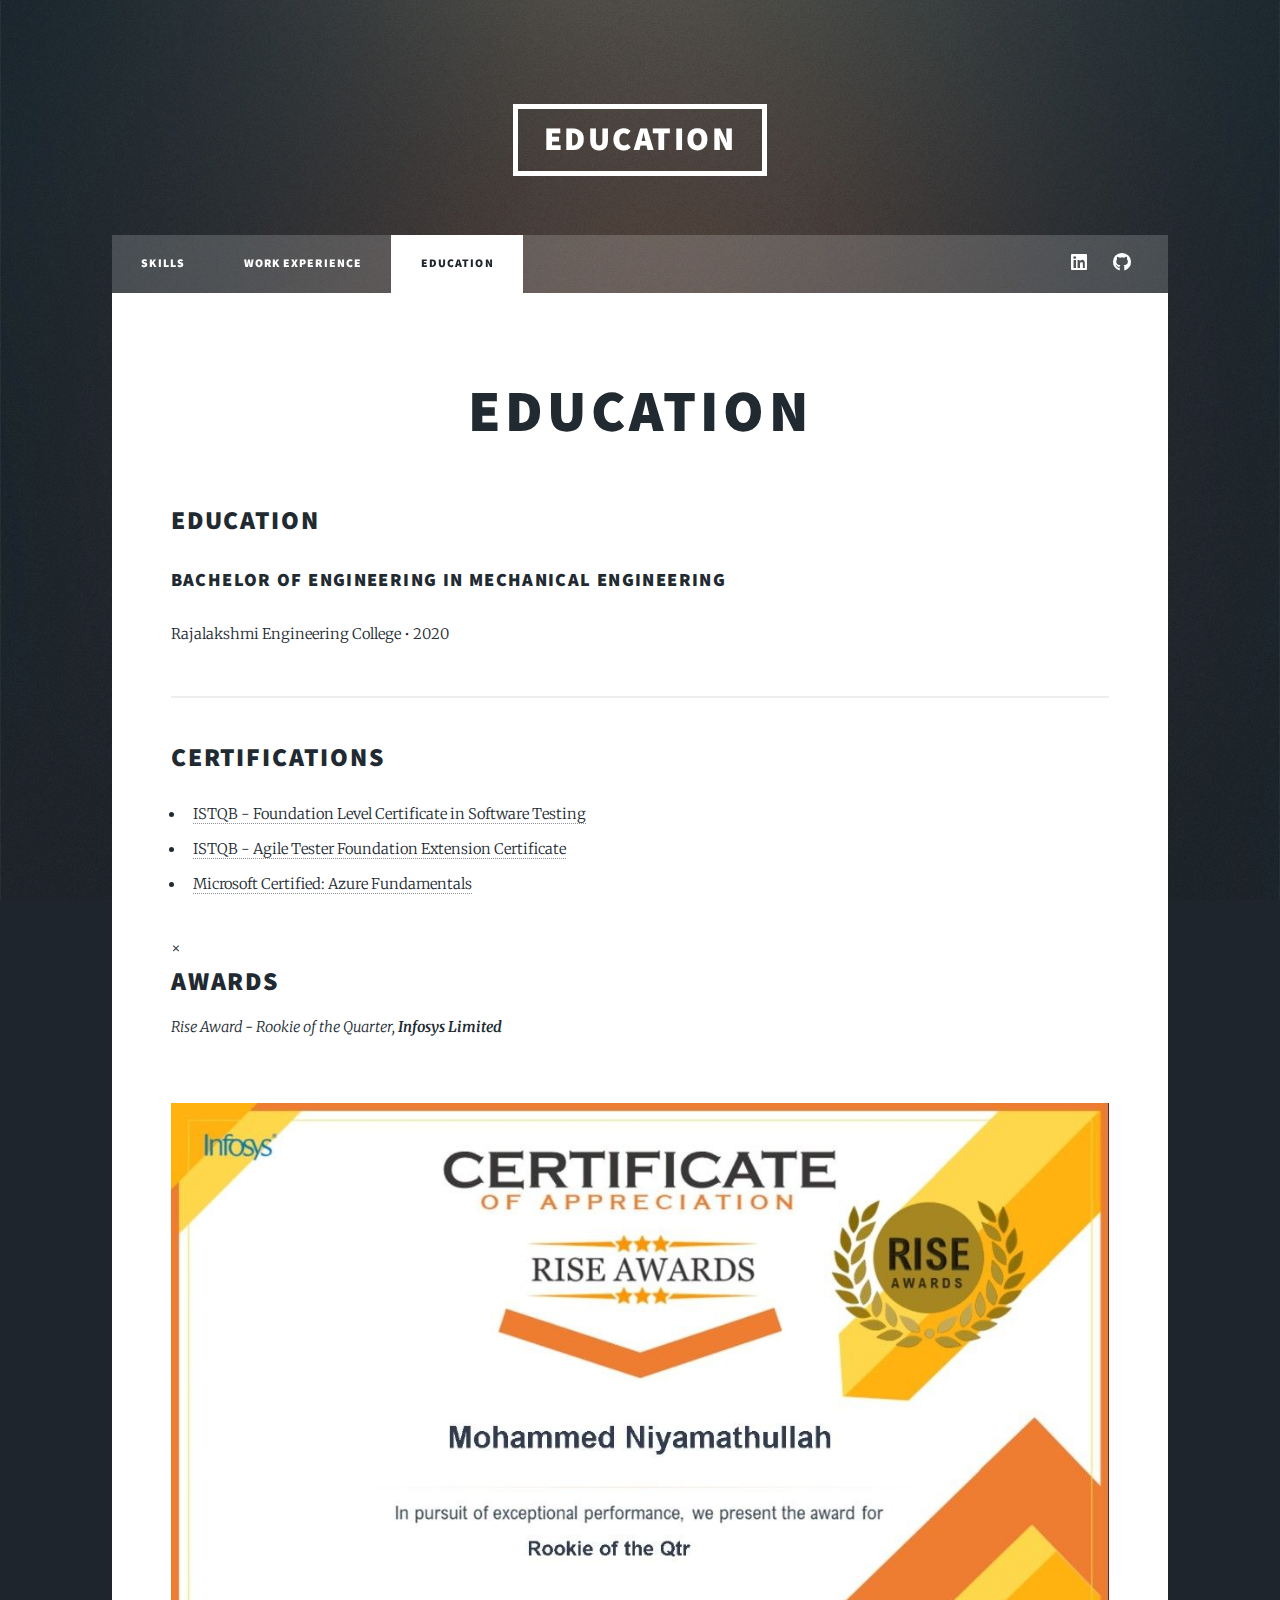
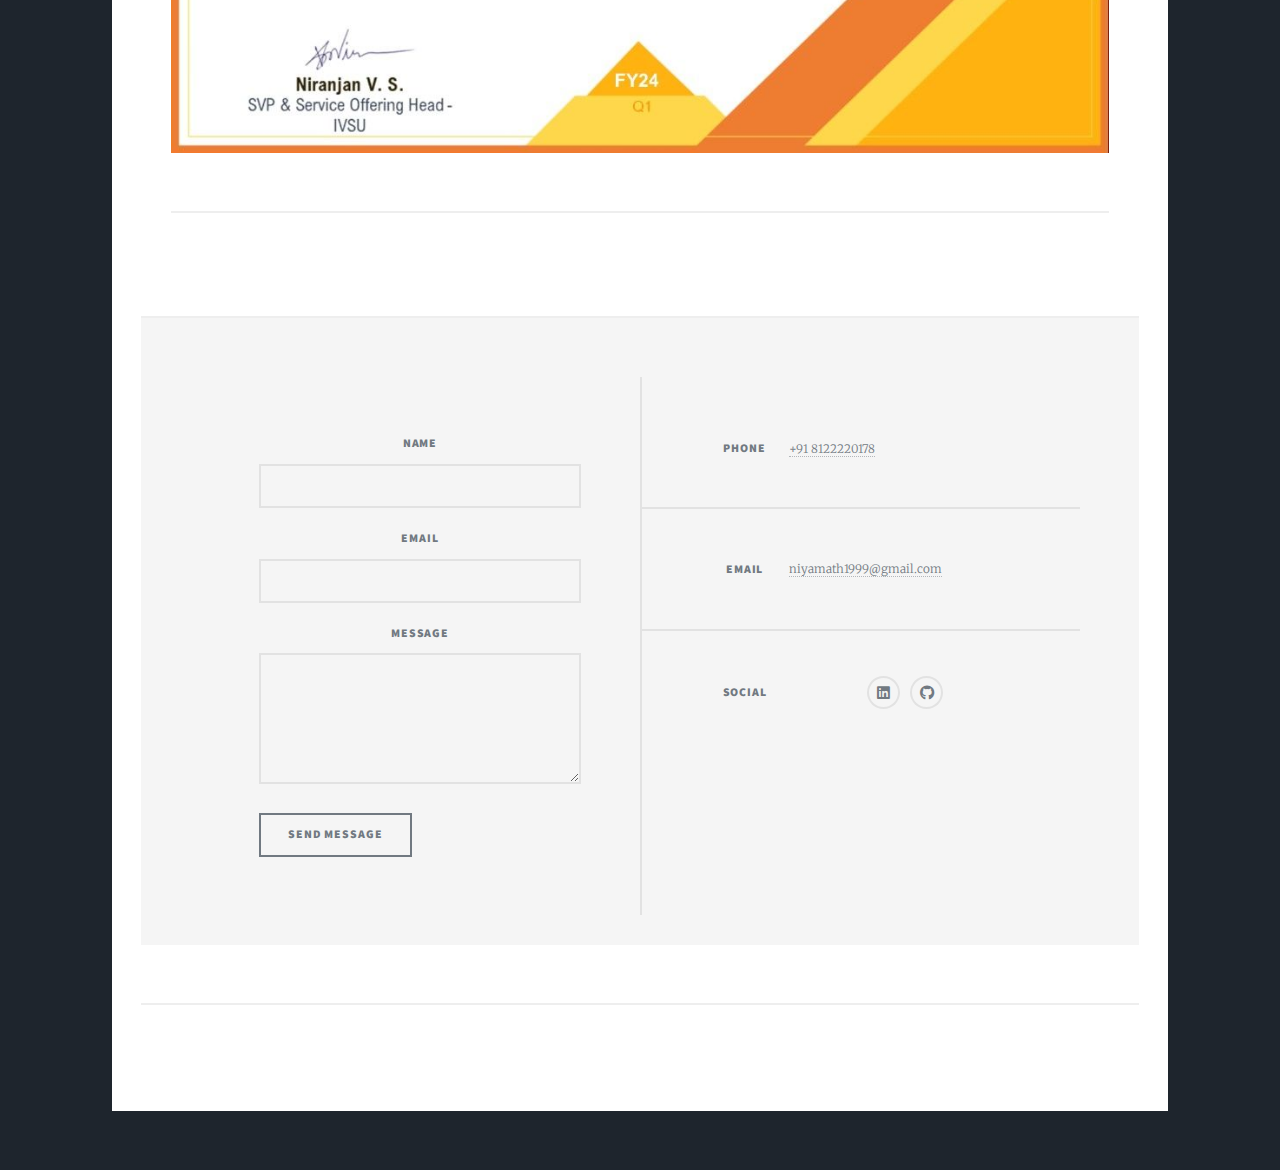
==== commit 837bddb6: "Update elements.html" ====
--- a/elements.html
+++ b/elements.html
@@ -1,159 +1,158 @@
-<!DOCTYPE HTML>
-<!--
-	Massively by HTML5 UP
-	html5up.net | @ajlkn
-	Free for personal and commercial use under the CCA 3.0 license (html5up.net/license)
--->
-<html>
-	<head>
-		<title>Education</title>
-		<meta charset="utf-8" />
-		<meta name="viewport" content="width=device-width, initial-scale=1, user-scalable=no" />
-		<link rel="stylesheet" href="assets/css/main.css" />
-		<noscript><link rel="stylesheet" href="assets/css/noscript.css" /></noscript>
-	</head>
-	<body class="is-preload">
-
-		<!-- Wrapper -->
-			<div id="wrapper">
-
-				<!-- Header -->
-					<header id="header">
-						<a href="index.html" class="logo">Education</a>
-					</header>
-
-				<!-- Nav -->
-					<nav id="nav">
-						<ul class="links">
-							<li><a href="index.html">Skills</a></li>
-							<li><a href="generic.html">Work Experience</a></li>
-							<li class="active"><a href="elements.html">Education</a></li>
-						</ul>
-						<ul class="icons">
-							<li><a href="#" class="icon brands fa-twitter"><span class="label">Twitter</span></a></li>
-							<li><a href="#" class="icon brands fa-facebook-f"><span class="label">Facebook</span></a></li>
-							<li><a href="#" class="icon brands fa-instagram"><span class="label">Instagram</span></a></li>
-							<li><a href="#" class="icon brands fa-github"><span class="label">GitHub</span></a></li>
-						</ul>
-					</nav>
-
-				<!-- Main -->
-					<div id="main">
-
-						<!-- Post -->
-							<section class="post">
-								<header class="major">
-									<h1>Education</h1>
-								</header>
-
-								<!-- Text stuff -->
-									<h2>Education</h2>
-									<!-- <p>This is <b>bold</b> and this is <strong>strong</strong>. This is <i>italic</i> and this is <em>emphasized</em>.
-									This is <sup>superscript</sup> text and this is <sub>subscript</sub> text.
-									This is <u>underlined</u> and this is code: <code>for (;;) { ... }</code>.
-									Finally, this is a <a href="#">link</a>.</p> -->
-									<p><h3>Bachelor of Engineering in Mechanical Engineering</h3>
-										Rajalakshmi Engineering College • 2020</p>
-									<hr />
-									
-									
-									<header>
-										<html lang="en">
-											<head>
-												<meta charset="UTF-8">
-												<meta name="viewport" content="width=device-width, initial-scale=1.0">
-												<title>Certifications</title>
-												<link rel="stylesheet" href="styles.css">
-											</head>
-											<body>										
-										<section>
-											<h2>Certifications</h2>
-											<ul>
-												<li><a href="#" class="cert-link" data-image="images/Istqb - Foundation.png">ISTQB - Foundation Level Certificate in Software Testing</a></li>
-												<li><a href="#" class="cert-link" data-image="images/Istqb - Agile.png">ISTQB - Agile Tester Foundation Extension Certificate</a></li>
-												<li><a href="#" class="cert-link" data-image="images/Microsoft Azure.png">Microsoft Certified: Azure Fundamentals</a></li>
-											</ul>
-										</section>
-
-										<div id="cert-modal" class="modal">
-											<span class="close">&times;</span>
-											<img class="modal-content" id="cert-image">
-											<div id="caption"></div>
-										</div>
-									
-										<script src="script.js"></script>
-									
-									</header>
-									<header>
-										<h2>AWARDS</h2>
-										<p>Rise Award - Rookie of the Quarter, <b>Infosys Limited</b></p>
-									</header>
-									<div class="image main"><img src="images/RiseAward.jpeg" alt="" /></div>
-									<hr />
-								</section>
-									
-
-								
-
-				<!-- Footer -->
-				<footer id="footer">
-					<section>
-						<form method="post" action="https://formspree.io/f/xnnadpwe">
-							<div class="fields">
-								<div class="field">
-									<label for="name">Name</label>
-									<input type="text" name="name" id="name" required />
-								</div>
-								<div class="field">
-									<label for="email">Email</label>
-									<input type="email" name="email" id="email" required />
-								</div>
-								<div class="field">
-									<label for="message">Message</label>
-									<textarea name="message" id="message" rows="3" required></textarea>
-								</div>
-							</div>
-							<ul class="actions">
-								<li><input type="submit" value="Send Message" /></li>
-							</ul>
-						</form>
-						
-					</section>
-					<section class="split contact">
-						
-						<section>
-							<h3>Phone</h3>
-							<p><a href="tel:+918122220178" class="phone-number">+91 8122220178</a></p>
-						</section>
-						<section>
-							<h3>Email</h3>
-							<p><a href="mailto:niyamath1999@gmail.com" class="email-link">niyamath1999@gmail.com</a></p>
-						</section>
-						<section>
-							<h3>Social</h3>
-							<ul class="icons alt">
-								<li><a href="https://www.linkedin.com/in/mohammedniyamath/" class="icon brands alt fab fa-linkedin"><span class="label">linkedin</span></a></li>
-								<li><a href="https://github.com/Niyamath07" class="icon brands alt fa-github"><span class="label">GitHub</span></a></li>
-							</ul>
-						</section>
-					</section>
-				</footer>
-
-			<!-- Copyright -->
-				<div id="copyright">
-					<ul><li>&copy; Niyamath</li><li>Design: <a href="https://html5up.net">HTML5 UP</a></li></ul>
-				</div>
-
-		</div>
-
-	<!-- Scripts -->
-		<script src="assets/js/jquery.min.js"></script>
-		<script src="assets/js/jquery.scrollex.min.js"></script>
-		<script src="assets/js/jquery.scrolly.min.js"></script>
-		<script src="assets/js/browser.min.js"></script>
-		<script src="assets/js/breakpoints.min.js"></script>
-		<script src="assets/js/util.js"></script>
-		<script src="assets/js/main.js"></script>
-
-</body>
-</html>+<!DOCTYPE HTML>
+<!--
+	Massively by HTML5 UP
+	html5up.net | @ajlkn
+	Free for personal and commercial use under the CCA 3.0 license (html5up.net/license)
+-->
+<html>
+	<head>
+		<title>Education</title>
+		<meta charset="utf-8" />
+		<meta name="viewport" content="width=device-width, initial-scale=1, user-scalable=no" />
+		<link rel="stylesheet" href="assets/css/main.css" />
+		<link rel="stylesheet" href="styles.css">
+		<noscript><link rel="stylesheet" href="assets/css/noscript.css" /></noscript>
+	</head>
+	<body class="is-preload">
+
+		<!-- Wrapper -->
+			<div id="wrapper">
+
+				<!-- Header -->
+					<header id="header">
+						<a href="index.html" class="logo">Education</a>
+					</header>
+
+				<!-- Nav -->
+					<nav id="nav">
+						<ul class="links">
+							<li><a href="index.html">Skills</a></li>
+							<li><a href="generic.html">Work Experience</a></li>
+							<li class="active"><a href="elements.html">Education</a></li>
+						</ul>
+						<ul class="icons alt">
+							<li><a href="https://www.linkedin.com/in/mohammedniyamath/" class="icon brands alt fab fa-linkedin"><span class="label">linkedin</span></a></li>
+							<li><a href="https://github.com/Niyamath07" class="icon brands alt fa-github"><span class="label">GitHub</span></a></li>
+						</ul>
+					</nav>
+
+				<!-- Main -->
+					<div id="main">
+
+						<!-- Post -->
+							<section class="post">
+								<header class="major">
+									<h1>Education</h1>
+								</header>
+
+								<!-- Text stuff -->
+									<h2>Education</h2>
+									<!-- <p>This is <b>bold</b> and this is <strong>strong</strong>. This is <i>italic</i> and this is <em>emphasized</em>.
+									This is <sup>superscript</sup> text and this is <sub>subscript</sub> text.
+									This is <u>underlined</u> and this is code: <code>for (;;) { ... }</code>.
+									Finally, this is a <a href="#">link</a>.</p> -->
+									<p><h3>Bachelor of Engineering in Mechanical Engineering</h3>
+										Rajalakshmi Engineering College • 2020</p>
+									<hr />
+									
+									
+									<header>
+										<html lang="en">
+											<head>
+												<meta charset="UTF-8">
+												<meta name="viewport" content="width=device-width, initial-scale=1.0">
+												<title>Certifications</title>
+												<link rel="stylesheet" href="styles.css">
+											</head>
+											<body>										
+										<section>
+											<h2>Certifications</h2>
+											<ul>
+												<li><a href="#" class="cert-link" data-image="images/Istqb - Foundation.png">ISTQB - Foundation Level Certificate in Software Testing</a></li>
+												<li><a href="#" class="cert-link" data-image="images/Istqb - Agile.png">ISTQB - Agile Tester Foundation Extension Certificate</a></li>
+												<li><a href="#" class="cert-link" data-image="images/Microsoft Azure.png">Microsoft Certified: Azure Fundamentals</a></li>
+											</ul>
+										</section>
+
+										<div id="cert-modal" class="modal">
+											<span class="close">&times;</span>
+											<img class="modal-content" id="cert-image">
+											<div id="caption"></div>
+										</div>
+									
+										<script src="script.js"></script>
+									
+									</header>
+									<header>
+										<h2>AWARDS</h2>
+										<p>Rise Award - Rookie of the Quarter, <b>Infosys Limited</b></p>
+									</header>
+									<div class="image main"><img src="images/RiseAward.jpeg" alt="" /></div>
+									<hr />
+								</section>
+									
+
+								
+
+				<!-- Footer -->
+				<footer id="footer">
+					<section>
+						<form method="post" action="https://formspree.io/f/xnnadpwe">
+							<div class="fields">
+								<div class="field">
+									<label for="name">Name</label>
+									<input type="text" name="name" id="name" required />
+								</div>
+								<div class="field">
+									<label for="email">Email</label>
+									<input type="email" name="email" id="email" required />
+								</div>
+								<div class="field">
+									<label for="message">Message</label>
+									<textarea name="message" id="message" rows="3" required></textarea>
+								</div>
+							</div>
+							<ul class="actions">
+								<li><input type="submit" value="Send Message" /></li>
+							</ul>
+						</form>
+						
+					</section>
+					<section class="split contact">
+						
+						<section>
+							<h3>Phone</h3>
+							<p><a href="tel:+918122220178" class="phone-number">+91 8122220178</a></p>
+						</section>
+						<section>
+							<h3>Email</h3>
+							<p><a href="mailto:niyamath1999@gmail.com" class="email-link">niyamath1999@gmail.com</a></p>
+						</section>
+						<section>
+							<h3>Social</h3>
+							<ul class="icons alt">
+								<li><a href="https://www.linkedin.com/in/mohammedniyamath/" class="icon brands alt fab fa-linkedin"><span class="label">linkedin</span></a></li>
+								<li><a href="https://github.com/Niyamath07" class="icon brands alt fa-github"><span class="label">GitHub</span></a></li>
+							</ul>
+						</section>
+					</section>
+				</footer>
+
+			<!-- Copyright -->
+				<div id="copyright">
+					<ul><li>&copy; Niyamath</li><li>Design: <a href="https://html5up.net">HTML5 UP</a></li></ul>
+				</div>
+
+		</div>
+
+	<!-- Scripts -->
+		<script src="assets/js/jquery.min.js"></script>
+		<script src="assets/js/jquery.scrollex.min.js"></script>
+		<script src="assets/js/jquery.scrolly.min.js"></script>
+		<script src="assets/js/browser.min.js"></script>
+		<script src="assets/js/breakpoints.min.js"></script>
+		<script src="assets/js/util.js"></script>
+		<script src="assets/js/main.js"></script>
+
+</body>
+</html>
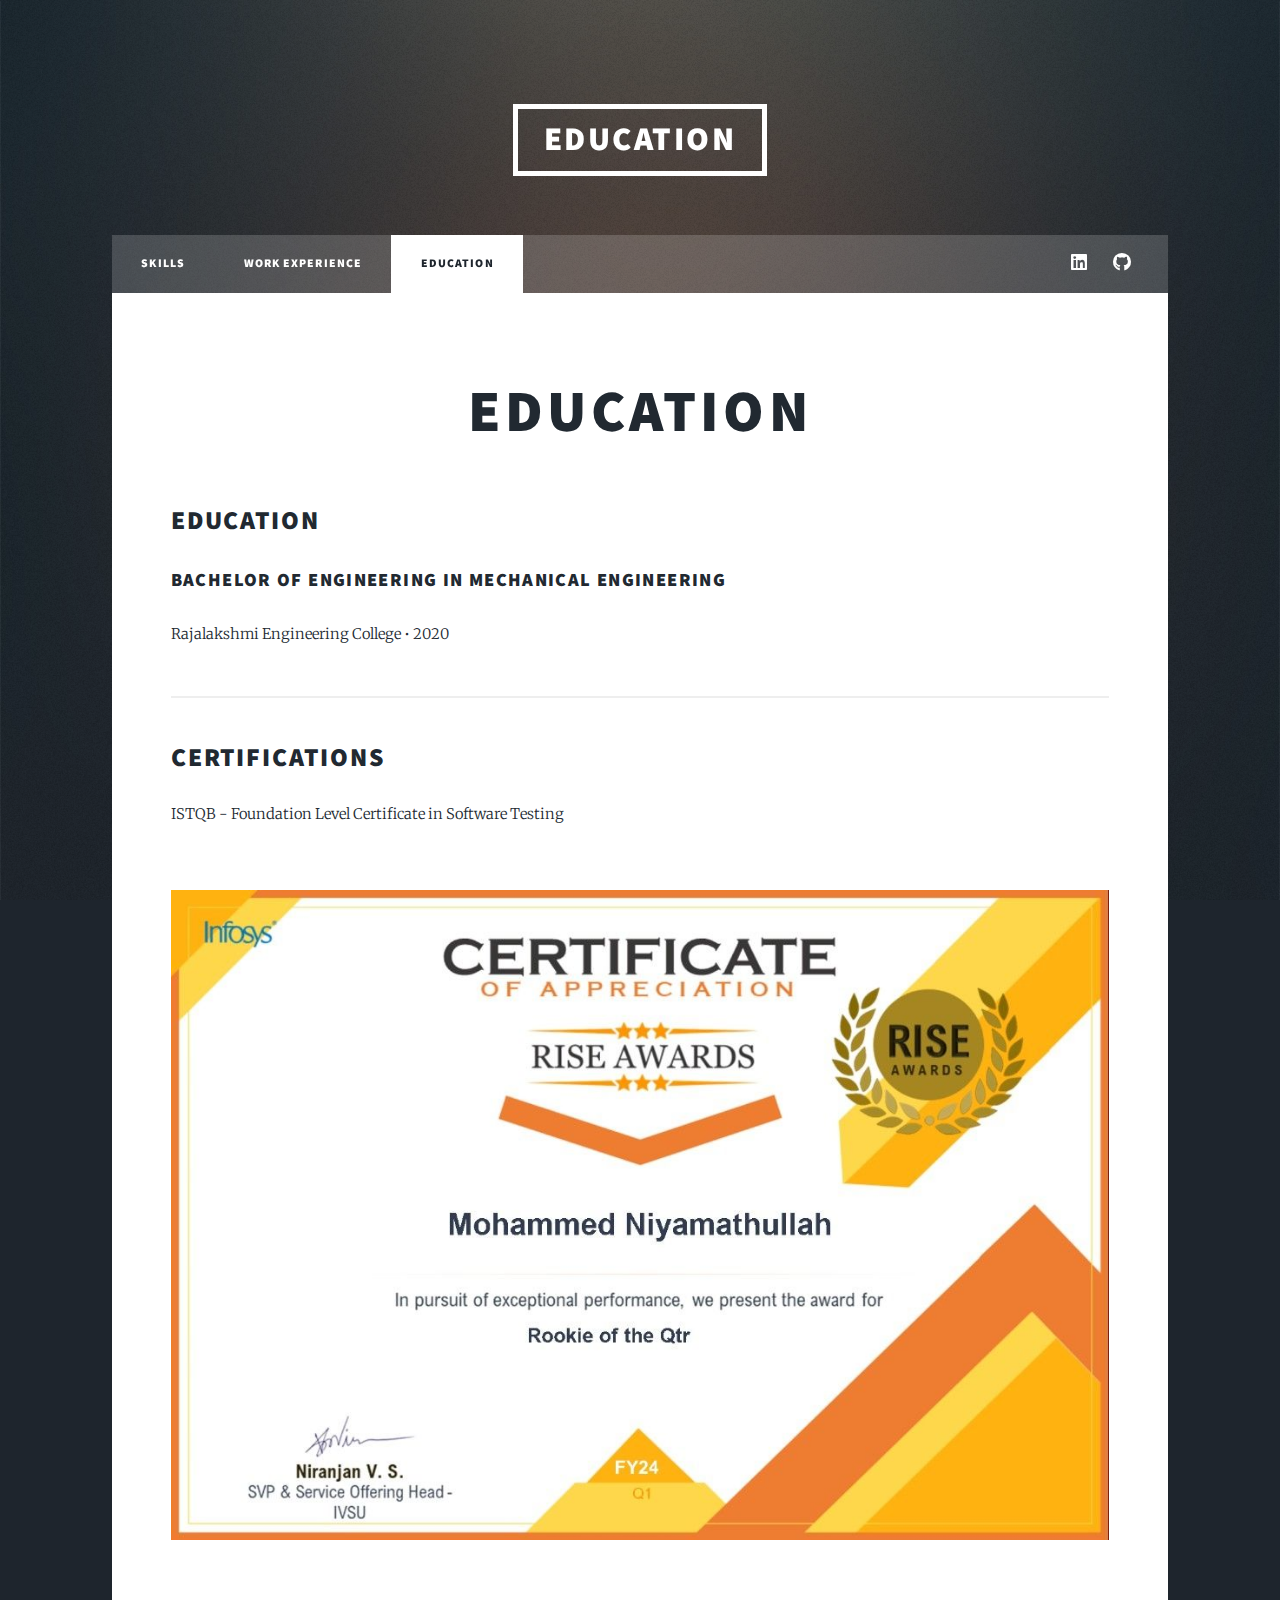
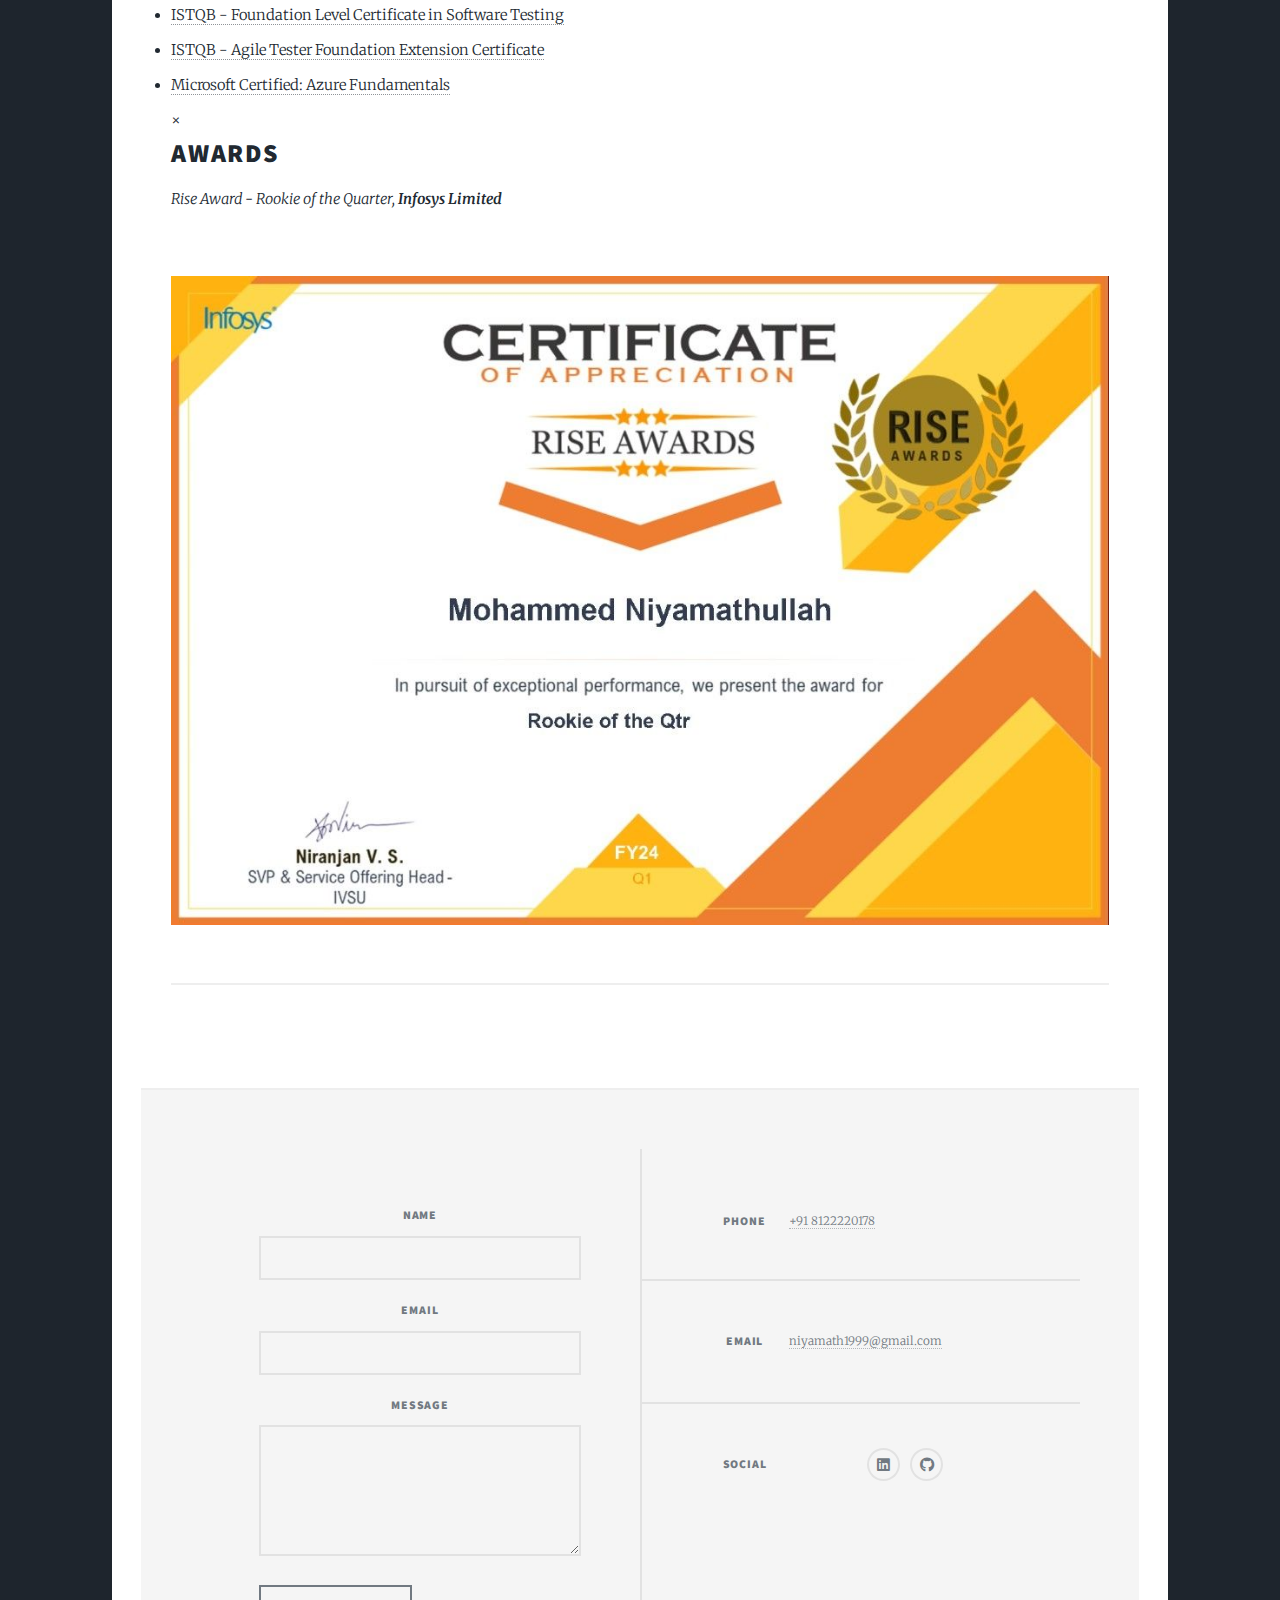
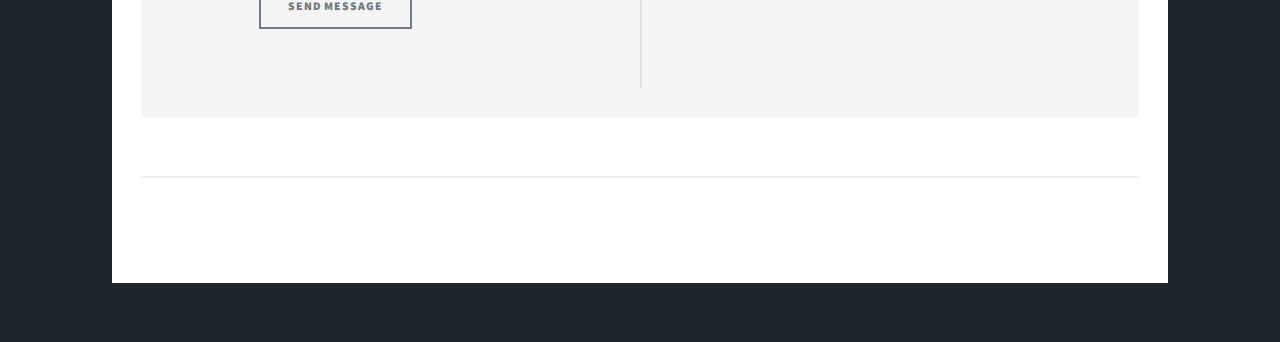
==== commit bdf1f08d: "Update elements.html" ====
--- a/elements.html
+++ b/elements.html
@@ -1,158 +1,159 @@
-<!DOCTYPE HTML>
-<!--
-	Massively by HTML5 UP
-	html5up.net | @ajlkn
-	Free for personal and commercial use under the CCA 3.0 license (html5up.net/license)
--->
-<html>
-	<head>
-		<title>Education</title>
-		<meta charset="utf-8" />
-		<meta name="viewport" content="width=device-width, initial-scale=1, user-scalable=no" />
-		<link rel="stylesheet" href="assets/css/main.css" />
-		<link rel="stylesheet" href="styles.css">
-		<noscript><link rel="stylesheet" href="assets/css/noscript.css" /></noscript>
-	</head>
-	<body class="is-preload">
-
-		<!-- Wrapper -->
-			<div id="wrapper">
-
-				<!-- Header -->
-					<header id="header">
-						<a href="index.html" class="logo">Education</a>
-					</header>
-
-				<!-- Nav -->
-					<nav id="nav">
-						<ul class="links">
-							<li><a href="index.html">Skills</a></li>
-							<li><a href="generic.html">Work Experience</a></li>
-							<li class="active"><a href="elements.html">Education</a></li>
-						</ul>
-						<ul class="icons alt">
-							<li><a href="https://www.linkedin.com/in/mohammedniyamath/" class="icon brands alt fab fa-linkedin"><span class="label">linkedin</span></a></li>
-							<li><a href="https://github.com/Niyamath07" class="icon brands alt fa-github"><span class="label">GitHub</span></a></li>
-						</ul>
-					</nav>
-
-				<!-- Main -->
-					<div id="main">
-
-						<!-- Post -->
-							<section class="post">
-								<header class="major">
-									<h1>Education</h1>
-								</header>
-
-								<!-- Text stuff -->
-									<h2>Education</h2>
-									<!-- <p>This is <b>bold</b> and this is <strong>strong</strong>. This is <i>italic</i> and this is <em>emphasized</em>.
-									This is <sup>superscript</sup> text and this is <sub>subscript</sub> text.
-									This is <u>underlined</u> and this is code: <code>for (;;) { ... }</code>.
-									Finally, this is a <a href="#">link</a>.</p> -->
-									<p><h3>Bachelor of Engineering in Mechanical Engineering</h3>
-										Rajalakshmi Engineering College • 2020</p>
-									<hr />
-									
-									
-									<header>
-										<html lang="en">
-											<head>
-												<meta charset="UTF-8">
-												<meta name="viewport" content="width=device-width, initial-scale=1.0">
-												<title>Certifications</title>
-												<link rel="stylesheet" href="styles.css">
-											</head>
-											<body>										
-										<section>
-											<h2>Certifications</h2>
-											<ul>
-												<li><a href="#" class="cert-link" data-image="images/Istqb - Foundation.png">ISTQB - Foundation Level Certificate in Software Testing</a></li>
-												<li><a href="#" class="cert-link" data-image="images/Istqb - Agile.png">ISTQB - Agile Tester Foundation Extension Certificate</a></li>
-												<li><a href="#" class="cert-link" data-image="images/Microsoft Azure.png">Microsoft Certified: Azure Fundamentals</a></li>
-											</ul>
-										</section>
-
-										<div id="cert-modal" class="modal">
-											<span class="close">&times;</span>
-											<img class="modal-content" id="cert-image">
-											<div id="caption"></div>
-										</div>
-									
-										<script src="script.js"></script>
-									
-									</header>
-									<header>
-										<h2>AWARDS</h2>
-										<p>Rise Award - Rookie of the Quarter, <b>Infosys Limited</b></p>
-									</header>
-									<div class="image main"><img src="images/RiseAward.jpeg" alt="" /></div>
-									<hr />
-								</section>
-									
-
-								
-
-				<!-- Footer -->
-				<footer id="footer">
-					<section>
-						<form method="post" action="https://formspree.io/f/xnnadpwe">
-							<div class="fields">
-								<div class="field">
-									<label for="name">Name</label>
-									<input type="text" name="name" id="name" required />
-								</div>
-								<div class="field">
-									<label for="email">Email</label>
-									<input type="email" name="email" id="email" required />
-								</div>
-								<div class="field">
-									<label for="message">Message</label>
-									<textarea name="message" id="message" rows="3" required></textarea>
-								</div>
-							</div>
-							<ul class="actions">
-								<li><input type="submit" value="Send Message" /></li>
-							</ul>
-						</form>
-						
-					</section>
-					<section class="split contact">
-						
-						<section>
-							<h3>Phone</h3>
-							<p><a href="tel:+918122220178" class="phone-number">+91 8122220178</a></p>
-						</section>
-						<section>
-							<h3>Email</h3>
-							<p><a href="mailto:niyamath1999@gmail.com" class="email-link">niyamath1999@gmail.com</a></p>
-						</section>
-						<section>
-							<h3>Social</h3>
-							<ul class="icons alt">
-								<li><a href="https://www.linkedin.com/in/mohammedniyamath/" class="icon brands alt fab fa-linkedin"><span class="label">linkedin</span></a></li>
-								<li><a href="https://github.com/Niyamath07" class="icon brands alt fa-github"><span class="label">GitHub</span></a></li>
-							</ul>
-						</section>
-					</section>
-				</footer>
-
-			<!-- Copyright -->
-				<div id="copyright">
-					<ul><li>&copy; Niyamath</li><li>Design: <a href="https://html5up.net">HTML5 UP</a></li></ul>
-				</div>
-
-		</div>
-
-	<!-- Scripts -->
-		<script src="assets/js/jquery.min.js"></script>
-		<script src="assets/js/jquery.scrollex.min.js"></script>
-		<script src="assets/js/jquery.scrolly.min.js"></script>
-		<script src="assets/js/browser.min.js"></script>
-		<script src="assets/js/breakpoints.min.js"></script>
-		<script src="assets/js/util.js"></script>
-		<script src="assets/js/main.js"></script>
-
-</body>
-</html>
+<!DOCTYPE HTML>
+<!--
+	Massively by HTML5 UP
+	html5up.net | @ajlkn
+	Free for personal and commercial use under the CCA 3.0 license (html5up.net/license)
+-->
+<html>
+	<head>
+		<title>Education</title>
+		<meta charset="utf-8" />
+		<meta name="viewport" content="width=device-width, initial-scale=1, user-scalable=no" />
+		<link rel="stylesheet" href="assets/css/main.css" />
+		<noscript><link rel="stylesheet" href="assets/css/noscript.css" /></noscript>
+	</head>
+	<body class="is-preload">
+
+		<!-- Wrapper -->
+			<div id="wrapper">
+
+				<!-- Header -->
+					<header id="header">
+						<a href="index.html" class="logo">Education</a>
+					</header>
+
+				<!-- Nav -->
+					<nav id="nav">
+						<ul class="links">
+							<li><a href="index.html">Skills</a></li>
+							<li><a href="generic.html">Work Experience</a></li>
+							<li class="active"><a href="elements.html">Education</a></li>
+						</ul>
+						<ul class="icons alt">
+							<li><a href="https://www.linkedin.com/in/mohammedniyamath/" class="icon brands alt fab fa-linkedin"><span class="label">linkedin</span></a></li>
+							<li><a href="https://github.com/Niyamath07" class="icon brands alt fa-github"><span class="label">GitHub</span></a></li>
+						</ul>
+					</nav>
+
+				<!-- Main -->
+					<div id="main">
+
+						<!-- Post -->
+							<section class="post">
+								<header class="major">
+									<h1>Education</h1>
+								</header>
+
+								<!-- Text stuff -->
+									<h2>Education</h2>
+									<!-- <p>This is <b>bold</b> and this is <strong>strong</strong>. This is <i>italic</i> and this is <em>emphasized</em>.
+									This is <sup>superscript</sup> text and this is <sub>subscript</sub> text.
+									This is <u>underlined</u> and this is code: <code>for (;;) { ... }</code>.
+									Finally, this is a <a href="#">link</a>.</p> -->
+									<p><h3>Bachelor of Engineering in Mechanical Engineering</h3>
+										Rajalakshmi Engineering College • 2020</p>
+									<hr />
+									
+									
+									<header>
+										<html lang="en">
+											<head>
+												<meta charset="UTF-8">
+												<meta name="viewport" content="width=device-width, initial-scale=1.0">
+												<title>Certifications</title>
+												<link rel="stylesheet" href="styles.css">
+											</head>
+											<body>										
+										<section>
+											<h2>Certifications</h2>
+											<p>ISTQB - Foundation Level Certificate in Software Testing</p>
+											<div class="image main"><img src="images/RiseAward.jpeg" alt="" /></div>
+											
+												<li><a href="#" class="cert-link" data-image="images/Istqb - Foundation.png">ISTQB - Foundation Level Certificate in Software Testing</a></li>
+												<li><a href="#" class="cert-link" data-image="images/Istqb - Agile.png">ISTQB - Agile Tester Foundation Extension Certificate</a></li>
+												<li><a href="#" class="cert-link" data-image="images/Microsoft Azure.png">Microsoft Certified: Azure Fundamentals</a></li>
+											
+										</section>
+
+										<div id="cert-modal" class="modal">
+											<span class="close">&times;</span>
+											<img class="modal-content" id="cert-image">
+											<div id="caption"></div>
+										</div>
+									
+										<script src="script.js"></script>
+									
+									</header>
+									<header>
+										<h2>AWARDS</h2>
+										<p>Rise Award - Rookie of the Quarter, <b>Infosys Limited</b></p>
+									</header>
+									<div class="image main"><img src="images/RiseAward.jpeg" alt="" /></div>
+									<hr />
+								</section>
+									
+
+								
+
+				<!-- Footer -->
+				<footer id="footer">
+					<section>
+						<form method="post" action="https://formspree.io/f/xnnadpwe">
+							<div class="fields">
+								<div class="field">
+									<label for="name">Name</label>
+									<input type="text" name="name" id="name" required />
+								</div>
+								<div class="field">
+									<label for="email">Email</label>
+									<input type="email" name="email" id="email" required />
+								</div>
+								<div class="field">
+									<label for="message">Message</label>
+									<textarea name="message" id="message" rows="3" required></textarea>
+								</div>
+							</div>
+							<ul class="actions">
+								<li><input type="submit" value="Send Message" /></li>
+							</ul>
+						</form>
+						
+					</section>
+					<section class="split contact">
+						
+						<section>
+							<h3>Phone</h3>
+							<p><a href="tel:+918122220178" class="phone-number">+91 8122220178</a></p>
+						</section>
+						<section>
+							<h3>Email</h3>
+							<p><a href="mailto:niyamath1999@gmail.com" class="email-link">niyamath1999@gmail.com</a></p>
+						</section>
+						<section>
+							<h3>Social</h3>
+							<ul class="icons alt">
+								<li><a href="https://www.linkedin.com/in/mohammedniyamath/" class="icon brands alt fab fa-linkedin"><span class="label">linkedin</span></a></li>
+								<li><a href="https://github.com/Niyamath07" class="icon brands alt fa-github"><span class="label">GitHub</span></a></li>
+							</ul>
+						</section>
+					</section>
+				</footer>
+
+			<!-- Copyright -->
+				<div id="copyright">
+					<ul><li>&copy; Niyamath</li><li>Design: <a href="https://html5up.net">HTML5 UP</a></li></ul>
+				</div>
+
+		</div>
+
+	<!-- Scripts -->
+		<script src="assets/js/jquery.min.js"></script>
+		<script src="assets/js/jquery.scrollex.min.js"></script>
+		<script src="assets/js/jquery.scrolly.min.js"></script>
+		<script src="assets/js/browser.min.js"></script>
+		<script src="assets/js/breakpoints.min.js"></script>
+		<script src="assets/js/util.js"></script>
+		<script src="assets/js/main.js"></script>
+
+</body>
+</html>
